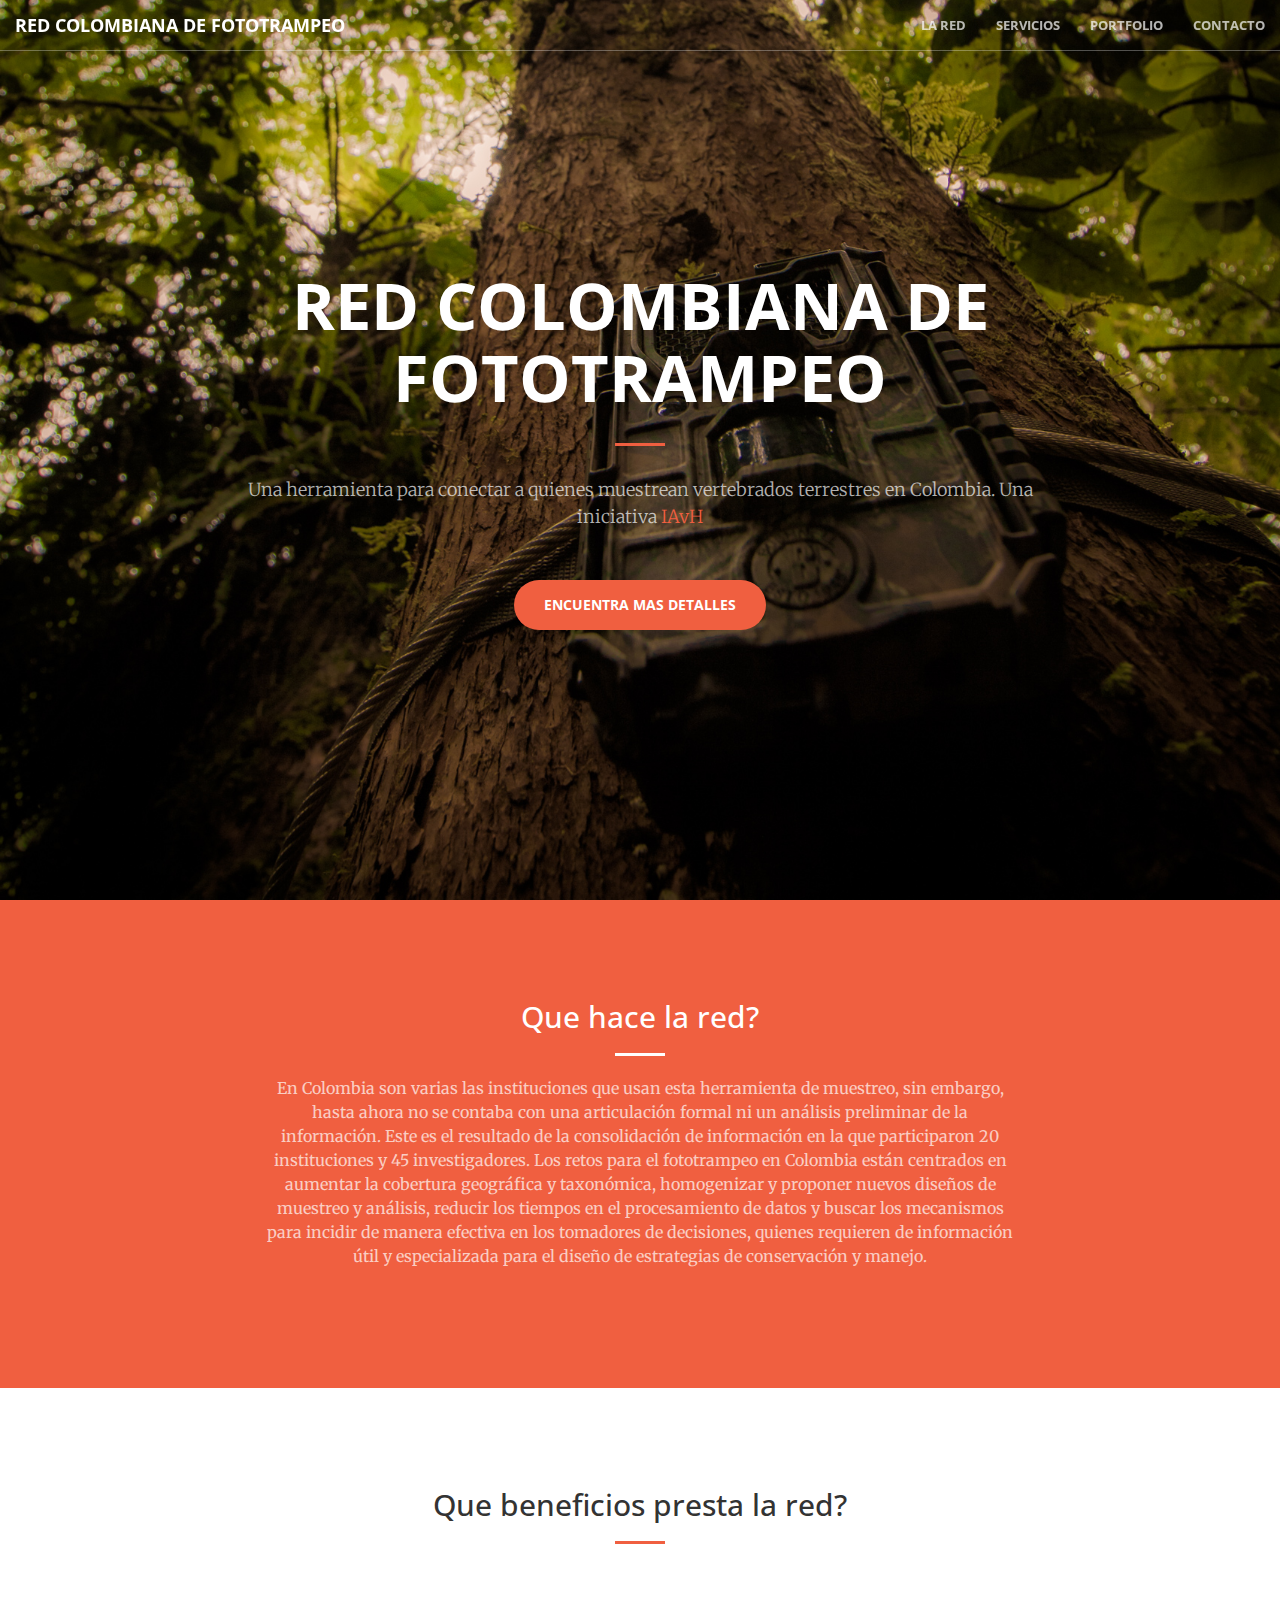
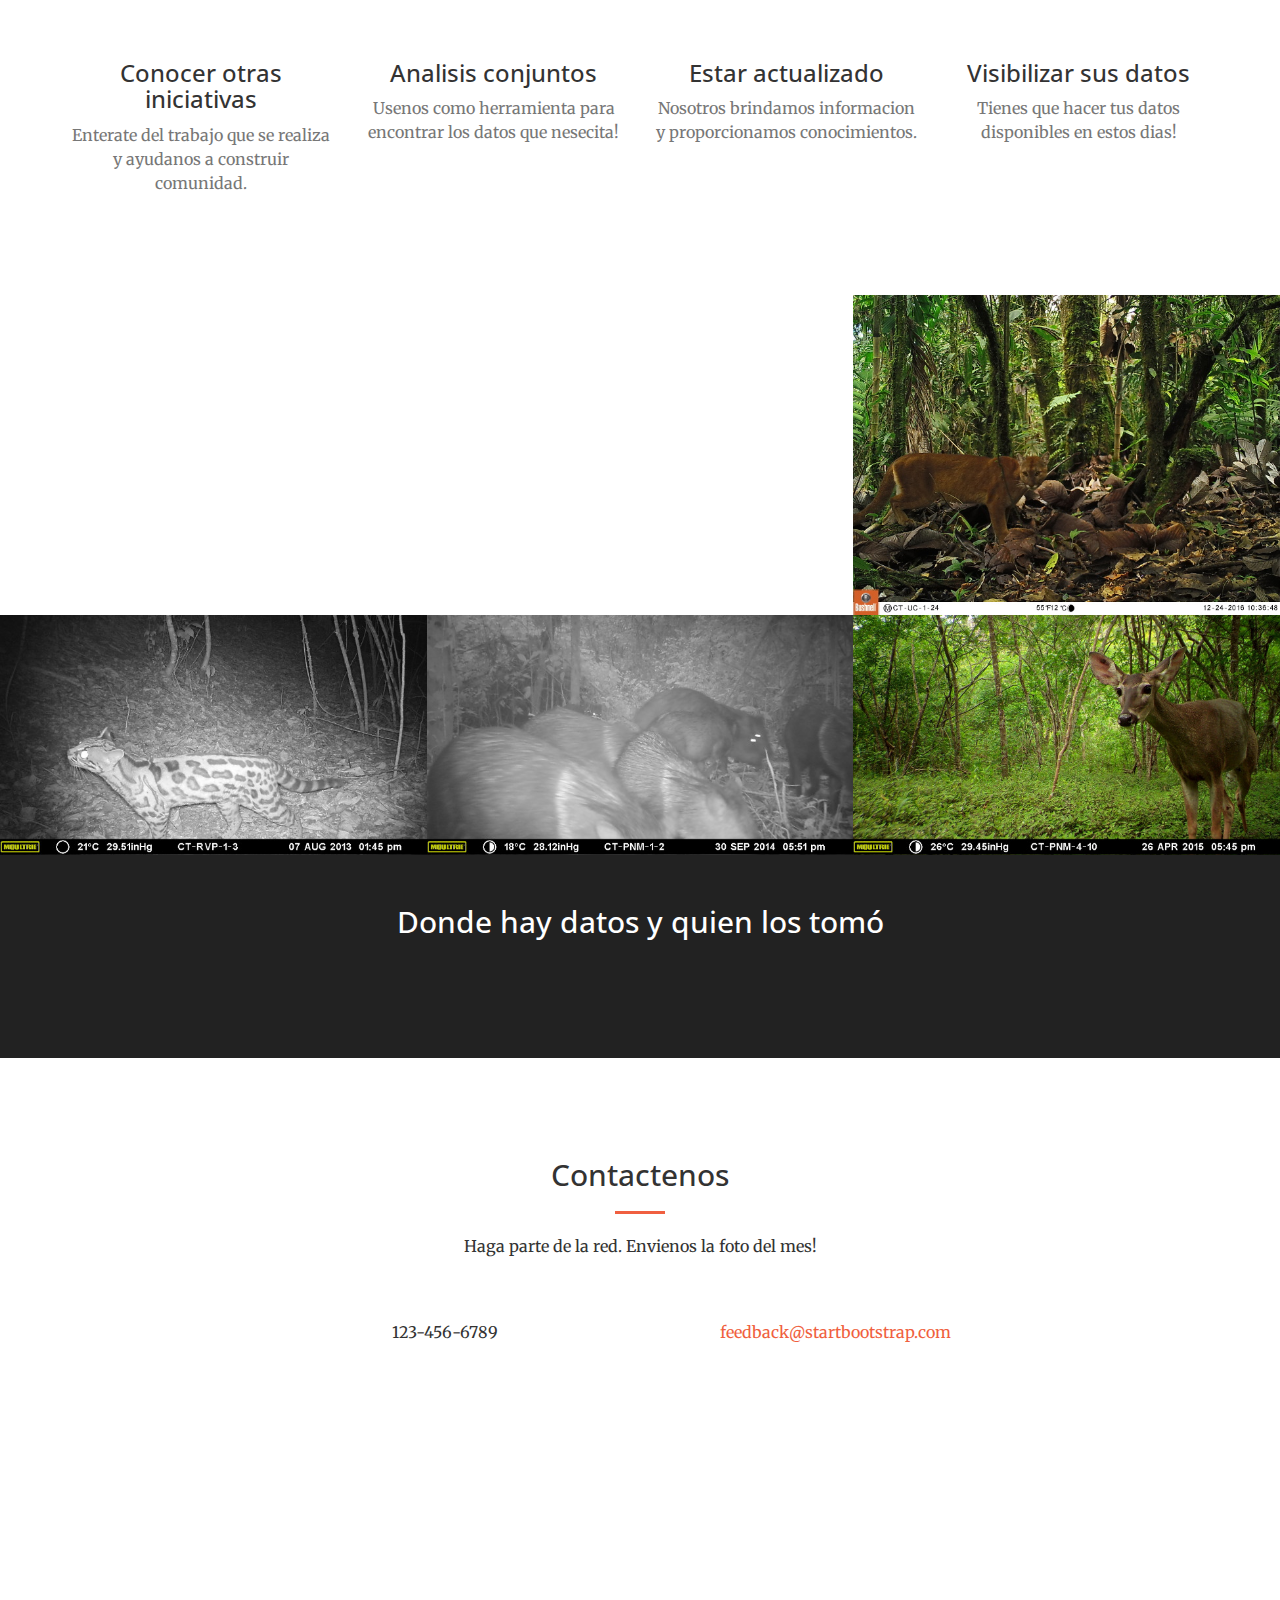
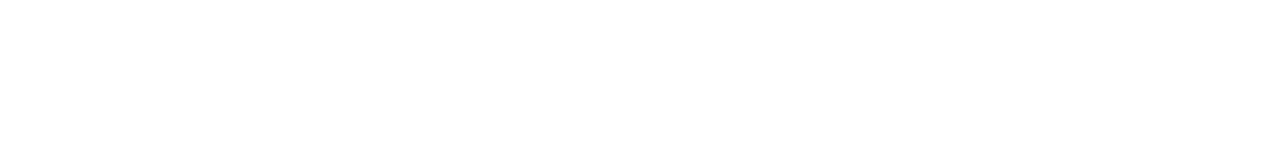
==== public/index.html @ 5af8b234 "add public" ====
<!DOCTYPE html>
<html lang="es-co">
    <head>
        <meta charset="utf-8">
<meta http-equiv="X-UA-Compatible" content="IE=edge">
<meta name="viewport" content="width=device-width, initial-scale=1">
<meta name="author" content="Diego J. Lizcano">
<meta name="description" content="Red Colombiana de Fototrampeo, camera trap, trampa camara">
<meta name="generator" content="Hugo 0.27.1" />
<title>Red Colombiana de Fototrampeo</title>

<!-- Favicon -->
<link rel="shortcut icon" href="/favicon.ico">
<!-- Bootstrap Core CSS -->
<link rel="stylesheet" href="/css/bootstrap.min.css" type="text/css">
<!-- Custom Fonts -->
<link href='//fonts.googleapis.com/css?family=Open+Sans:300italic,400italic,600italic,700italic,800italic,400,300,600,700,800' rel='stylesheet' type='text/css'>
<link href='//fonts.googleapis.com/css?family=Merriweather:400,300,300italic,400italic,700,700italic,900,900italic' rel='stylesheet' type='text/css'>
<link rel="stylesheet" href="/font-awesome/css/font-awesome.min.css" type="text/css">
<!-- Plugin CSS -->
<link rel="stylesheet" href="/css/animate.min.css" type="text/css">
<!-- Custom CSS -->
<link rel="stylesheet" href="/css/creative.css" type="text/css">
<link rel="stylesheet" href="/css/modals.css" type="text/css">

<!-- HTML5 Shim and Respond.js IE8 support of HTML5 elements and media queries -->
<!-- WARNING: Respond.js doesn't work if you view the page via file:// -->
<!--[if lt IE 9]>
        <script src="https://oss.maxcdn.com/libs/html5shiv/3.7.0/html5shiv.js"></script>
        <script src="https://oss.maxcdn.com/libs/respond.js/1.4.2/respond.min.js"></script>
<![endif]-->

    </head>
    <body id="page-top">
        
            <!-- NAVIGATION -->
<nav id="mainNav" class="navbar navbar-default navbar-fixed-top">
    <div class="container-fluid">
        <!-- Brand and toggle get grouped for better mobile display -->
        <div class="navbar-header">
            <button type="button" class="navbar-toggle collapsed" data-toggle="collapse" data-target="#bs-example-navbar-collapse-1">
                <span class="sr-only">Toggle navigation</span>
                <span class="icon-bar"></span>
                <span class="icon-bar"></span>
                <span class="icon-bar"></span>
            </button>
            
                <a class="navbar-brand page-scroll" href="#page-top">Red Colombiana de Fototrampeo</a>
            
        </div>
        <!-- Collect the nav links, forms, and other content for toggling -->
        <div class="collapse navbar-collapse" id="bs-example-navbar-collapse-1">
            <ul class="nav navbar-nav navbar-right">
                
                    <li>
                        <a class="page-scroll" href="#about">La Red</a>
                    </li>
                
                
                    <li>
                        <a class="page-scroll" href="#services">Servicios</a>
                    </li>
                
                
                    <li>
                        <a class="page-scroll" href="#portfolio">Portfolio</a>
                    </li>
                
                
                
                    <li>
                        <a class="page-scroll" href="#contact">Contacto</a>
                    </li>
                
            </ul>
        </div>
        <!-- /.navbar-collapse -->
    </div>
    <!-- /.container-fluid -->
</nav>

        

        
            <!-- HEADER -->
<header>
    <div class="header-content">
        <div class="header-content-inner">
            
                <h1>Red Colombiana de Fototrampeo</h1>
            
            
                <hr>
            
            
                <p>Una herramienta para conectar a quienes muestrean vertebrados terrestres en Colombia. Una iniciativa <a href="http://reporte.humboldt.org.co/biodiversidad/2016/cap1/104/">IAvH</a></p>
            
            
                <a href="#about" class="btn btn-primary btn-xl page-scroll">Encuentra mas detalles</a>
            
        </div>
    </div>
</header>

        

        
            <!-- ABOUT -->
<section class="bg-primary" id="about">
    <div class="container">
        <div class="row">
            <div class="col-lg-8 col-lg-offset-2 text-center">
                
                    <h2 class="section-heading">Que hace la red?</h2>
                
                
                    <hr class="light">
                
                
                    <p class="text-faded">En Colombia son varias las instituciones que usan esta herramienta de muestreo, sin embargo, hasta ahora no se contaba con una articulación formal ni un análisis preliminar de la información. Este es el resultado de la consolidación de información en la que participaron 20 instituciones y 45 investigadores. Los retos para el fototrampeo en Colombia están centrados en aumentar la cobertura geográfica y taxonómica, homogenizar y proponer nuevos diseños de muestreo y análisis, reducir los tiempos en el procesamiento de datos y buscar los mecanismos para incidir de manera efectiva en los tomadores de decisiones, quienes requieren de información útil y especializada para el diseño de estrategias de conservación y manejo.</p>
                
                
            </div>
        </div>
    </div>
</section>

        

        
            <!-- SERVICES -->
<section id="services">
    
        <div class="container">
            <div class="row">
                <div class="col-lg-12 text-center">
                    <h2 class="section-heading">Que beneficios presta la red?</h2>
                    <hr class="primary">
                </div>
            </div>
        </div>
    
    <div class="container">
        <div class="row">
            
            <div class="col-lg-3 col-md-6 text-center">
                <div class="service-box">
                    <i class="fa fa-4x fa-binoculars wow bounceIn text-primary"></i>
                    <h3>Conocer otras iniciativas</h3>
                    
                        <p class="text-muted">Enterate del trabajo que se realiza y ayudanos a construir comunidad.</p>
                    
                </div>
            </div>
            
            <div class="col-lg-3 col-md-6 text-center">
                <div class="service-box">
                    <i class="fa fa-4x fa-bar-chart wow bounceIn text-primary"></i>
                    <h3>Analisis conjuntos</h3>
                    
                        <p class="text-muted">Usenos como herramienta para encontrar los datos que nesecita!</p>
                    
                </div>
            </div>
            
            <div class="col-lg-3 col-md-6 text-center">
                <div class="service-box">
                    <i class="fa fa-4x fa-newspaper-o wow bounceIn text-primary"></i>
                    <h3>Estar actualizado</h3>
                    
                        <p class="text-muted">Nosotros brindamos informacion y proporcionamos conocimientos.</p>
                    
                </div>
            </div>
            
            <div class="col-lg-3 col-md-6 text-center">
                <div class="service-box">
                    <i class="fa fa-4x fa-database wow bounceIn text-primary"></i>
                    <h3>Visibilizar sus datos</h3>
                    
                        <p class="text-muted">Tienes que hacer tus datos disponibles en estos dias!</p>
                    
                </div>
            </div>
            
        </div>
    </div>
</section>

        

        
            <!-- Portfolio Modals -->

<div class="portfolio-modal modal fade" id="portfolioModal1" tabindex="-1" role="dialog" aria-hidden="true">
    <div class="modal-content">
        <div class="close-modal" data-dismiss="modal">
            <div class="lr">
                <div class="rl">
                </div>
            </div>
        </div>
        <div class="container">
            <div class="row">
                <div class="col-lg-8 col-lg-offset-2">
                    <div class="modal-body">
                        
                            <h2>Puma concolor</h2>
                        
                        
                            <hr class="star-primary">
                        
                        <img src="img/portfolio/1.jpg" class="img-responsive img-centered" alt="">
                        
                            <p>Lorem ipsum dolor sit amet, consectetur adipisicing elit. Vel enim aliquid dicta ullam in repellendus amet perspiciatis adipisci architecto obcaecati sit voluptas ipsam, deleniti neque placeat tenetur cum tempore velit.</p>
                        
                        
                            <ul class="list-inline item-details">
                                
                                    <li>Client: 
                                        <strong><a href="#">Proyecto Mountain tapir</a></strong>
                                    </li>
                                
                                
                                    <li>Date: 
                                        <strong><a href="#">2017-01-01</a></strong>
                                    </li>
                                
                                
                                    <li>Category: 
                                        <strong><a href="#">Puma</a></strong>
                                    </li>
                                
                            </ul>
                        
                        
                            <button type="button" class="btn btn-default" data-dismiss="modal"><i class="fa fa-times"></i>Close</button>
                        
                    </div>
                </div>
            </div>
        </div>
    </div>
</div>

<div class="portfolio-modal modal fade" id="portfolioModal2" tabindex="-1" role="dialog" aria-hidden="true">
    <div class="modal-content">
        <div class="close-modal" data-dismiss="modal">
            <div class="lr">
                <div class="rl">
                </div>
            </div>
        </div>
        <div class="container">
            <div class="row">
                <div class="col-lg-8 col-lg-offset-2">
                    <div class="modal-body">
                        
                            <h2>Tapirus pinchaque</h2>
                        
                        
                            <hr class="star-primary">
                        
                        <img src="img/portfolio/2.jpg" class="img-responsive img-centered" alt="">
                        
                            <p>Lorem ipsum dolor sit amet, consectetur adipisicing elit. Vel enim aliquid dicta ullam in repellendus amet perspiciatis adipisci architecto obcaecati sit voluptas ipsam, deleniti neque placeat tenetur cum tempore velit.</p>
                        
                        
                            <ul class="list-inline item-details">
                                
                                    <li>Client: 
                                        <strong><a href="#">Proyecto Mountain Tapir</a></strong>
                                    </li>
                                
                                
                                    <li>Date: 
                                        <strong><a href="#">2014-21-01</a></strong>
                                    </li>
                                
                                
                                    <li>Category: 
                                        <strong><a href="#">Danta</a></strong>
                                    </li>
                                
                            </ul>
                        
                        
                            <button type="button" class="btn btn-default" data-dismiss="modal"><i class="fa fa-times"></i>Close</button>
                        
                    </div>
                </div>
            </div>
        </div>
    </div>
</div>

<div class="portfolio-modal modal fade" id="portfolioModal3" tabindex="-1" role="dialog" aria-hidden="true">
    <div class="modal-content">
        <div class="close-modal" data-dismiss="modal">
            <div class="lr">
                <div class="rl">
                </div>
            </div>
        </div>
        <div class="container">
            <div class="row">
                <div class="col-lg-8 col-lg-offset-2">
                    <div class="modal-body">
                        
                            <h2>Puma concolor</h2>
                        
                        
                            <hr class="star-primary">
                        
                        <img src="img/portfolio/3.jpg" class="img-responsive img-centered" alt="">
                        
                            <p>Lorem ipsum dolor sit amet, consectetur adipisicing elit. Vel enim aliquid dicta ullam in repellendus amet perspiciatis adipisci architecto obcaecati sit voluptas ipsam, deleniti neque placeat tenetur cum tempore velit.</p>
                        
                        
                            <ul class="list-inline item-details">
                                
                                    <li>Client: 
                                        <strong><a href="#">Proyecto Mountain tapir</a></strong>
                                    </li>
                                
                                
                                    <li>Date: 
                                        <strong><a href="#">2016-12-24</a></strong>
                                    </li>
                                
                                
                                    <li>Category: 
                                        <strong><a href="#">Puma</a></strong>
                                    </li>
                                
                            </ul>
                        
                        
                            <button type="button" class="btn btn-default" data-dismiss="modal"><i class="fa fa-times"></i>Close</button>
                        
                    </div>
                </div>
            </div>
        </div>
    </div>
</div>

<div class="portfolio-modal modal fade" id="portfolioModal5" tabindex="-1" role="dialog" aria-hidden="true">
    <div class="modal-content">
        <div class="close-modal" data-dismiss="modal">
            <div class="lr">
                <div class="rl">
                </div>
            </div>
        </div>
        <div class="container">
            <div class="row">
                <div class="col-lg-8 col-lg-offset-2">
                    <div class="modal-body">
                        
                            <h2>Project 5</h2>
                        
                        
                            <hr class="star-primary">
                        
                        <img src="img/portfolio/5.jpg" class="img-responsive img-centered" alt="">
                        
                            <p>Lorem ipsum dolor sit amet, consectetur adipisicing elit. Vel enim aliquid dicta ullam in repellendus amet perspiciatis adipisci architecto obcaecati sit voluptas ipsam, deleniti neque placeat tenetur cum tempore velit.</p>
                        
                        
                            <ul class="list-inline item-details">
                                
                                    <li>Client: 
                                        <strong><a href="#">Start Bootstrap</a></strong>
                                    </li>
                                
                                
                                    <li>Date: 
                                        <strong><a href="#">2014-07-08</a></strong>
                                    </li>
                                
                                
                                    <li>Category: 
                                        <strong><a href="#">Web Development</a></strong>
                                    </li>
                                
                            </ul>
                        
                        
                            <button type="button" class="btn btn-default" data-dismiss="modal"><i class="fa fa-times"></i>Close</button>
                        
                    </div>
                </div>
            </div>
        </div>
    </div>
</div>

<div class="portfolio-modal modal fade" id="portfolioModal4" tabindex="-1" role="dialog" aria-hidden="true">
    <div class="modal-content">
        <div class="close-modal" data-dismiss="modal">
            <div class="lr">
                <div class="rl">
                </div>
            </div>
        </div>
        <div class="container">
            <div class="row">
                <div class="col-lg-8 col-lg-offset-2">
                    <div class="modal-body">
                        
                            <h2>Pecari tajacu</h2>
                        
                        
                            <hr class="star-primary">
                        
                        <img src="img/portfolio/4.jpg" class="img-responsive img-centered" alt="">
                        
                            <p>Lorem ipsum dolor sit amet, consectetur adipisicing elit. Vel enim aliquid dicta ullam in repellendus amet perspiciatis adipisci architecto obcaecati sit voluptas ipsam, deleniti neque placeat tenetur cum tempore velit.</p>
                        
                        
                            <ul class="list-inline item-details">
                                
                                    <li>Client: 
                                        <strong><a href="#">Proyecto Fauna Manabi</a></strong>
                                    </li>
                                
                                
                                    <li>Date: 
                                        <strong><a href="#">2014-09-30</a></strong>
                                    </li>
                                
                                
                                    <li>Category: 
                                        <strong><a href="#">Pecari de collar</a></strong>
                                    </li>
                                
                            </ul>
                        
                        
                            <button type="button" class="btn btn-default" data-dismiss="modal"><i class="fa fa-times"></i>Close</button>
                        
                    </div>
                </div>
            </div>
        </div>
    </div>
</div>

<div class="portfolio-modal modal fade" id="portfolioModal6" tabindex="-1" role="dialog" aria-hidden="true">
    <div class="modal-content">
        <div class="close-modal" data-dismiss="modal">
            <div class="lr">
                <div class="rl">
                </div>
            </div>
        </div>
        <div class="container">
            <div class="row">
                <div class="col-lg-8 col-lg-offset-2">
                    <div class="modal-body">
                        
                            <h2>odocoileus virginianus</h2>
                        
                        
                            <hr class="star-primary">
                        
                        <img src="img/portfolio/6.jpg" class="img-responsive img-centered" alt="">
                        
                            <p>Lorem ipsum dolor sit amet, consectetur adipisicing elit. Vel enim aliquid dicta ullam in repellendus amet perspiciatis adipisci architecto obcaecati sit voluptas ipsam, deleniti neque placeat tenetur cum tempore velit.</p>
                        
                        
                            <ul class="list-inline item-details">
                                
                                    <li>Client: 
                                        <strong><a href="#">Proyecto Fauna Manabi</a></strong>
                                    </li>
                                
                                
                                    <li>Date: 
                                        <strong><a href="#">2015-04-26</a></strong>
                                    </li>
                                
                                
                                    <li>Category: 
                                        <strong><a href="#">Venado Cola Blanca</a></strong>
                                    </li>
                                
                            </ul>
                        
                        
                            <button type="button" class="btn btn-default" data-dismiss="modal"><i class="fa fa-times"></i>Close</button>
                        
                    </div>
                </div>
            </div>
        </div>
    </div>
</div>


        

        
            <section class="no-padding" id="portfolio">
    <div class="container-fluid">
        <div class="row no-gutter">
            
                <div class="col-lg-4 col-sm-6">
                    <a href="#portfolioModal1" class="portfolio-box portfolio-link" data-toggle="modal">
                        <img src="img/portfolio/1.jpg" class="img-responsive" alt="">
                        
                            <div class="portfolio-box-caption">
                                <div class="portfolio-box-caption-content">
                                    
                                        <div class="project-category text-faded">
                                            Puma
                                        </div>
                                    
                                    
                                        <div class="project-name">
                                            Puma concolor
                                        </div>
                                    
                                </div>
                            </div>
                        
                    </a>
                </div>
            
                <div class="col-lg-4 col-sm-6">
                    <a href="#portfolioModal2" class="portfolio-box portfolio-link" data-toggle="modal">
                        <img src="img/portfolio/2.jpg" class="img-responsive" alt="">
                        
                            <div class="portfolio-box-caption">
                                <div class="portfolio-box-caption-content">
                                    
                                        <div class="project-category text-faded">
                                            Danta
                                        </div>
                                    
                                    
                                        <div class="project-name">
                                            Tapirus pinchaque
                                        </div>
                                    
                                </div>
                            </div>
                        
                    </a>
                </div>
            
                <div class="col-lg-4 col-sm-6">
                    <a href="#portfolioModal3" class="portfolio-box portfolio-link" data-toggle="modal">
                        <img src="img/portfolio/3.jpg" class="img-responsive" alt="">
                        
                            <div class="portfolio-box-caption">
                                <div class="portfolio-box-caption-content">
                                    
                                        <div class="project-category text-faded">
                                            Puma
                                        </div>
                                    
                                    
                                        <div class="project-name">
                                            Puma concolor
                                        </div>
                                    
                                </div>
                            </div>
                        
                    </a>
                </div>
            
                <div class="col-lg-4 col-sm-6">
                    <a href="#portfolioModal5" class="portfolio-box portfolio-link" data-toggle="modal">
                        <img src="img/portfolio/5.jpg" class="img-responsive" alt="">
                        
                            <div class="portfolio-box-caption">
                                <div class="portfolio-box-caption-content">
                                    
                                        <div class="project-category text-faded">
                                            Web Development
                                        </div>
                                    
                                    
                                        <div class="project-name">
                                            Project 5
                                        </div>
                                    
                                </div>
                            </div>
                        
                    </a>
                </div>
            
                <div class="col-lg-4 col-sm-6">
                    <a href="#portfolioModal4" class="portfolio-box portfolio-link" data-toggle="modal">
                        <img src="img/portfolio/4.jpg" class="img-responsive" alt="">
                        
                            <div class="portfolio-box-caption">
                                <div class="portfolio-box-caption-content">
                                    
                                        <div class="project-category text-faded">
                                            Pecari de collar
                                        </div>
                                    
                                    
                                        <div class="project-name">
                                            Pecari tajacu
                                        </div>
                                    
                                </div>
                            </div>
                        
                    </a>
                </div>
            
                <div class="col-lg-4 col-sm-6">
                    <a href="#portfolioModal6" class="portfolio-box portfolio-link" data-toggle="modal">
                        <img src="img/portfolio/6.jpg" class="img-responsive" alt="">
                        
                            <div class="portfolio-box-caption">
                                <div class="portfolio-box-caption-content">
                                    
                                        <div class="project-category text-faded">
                                            Venado Cola Blanca
                                        </div>
                                    
                                    
                                        <div class="project-name">
                                            odocoileus virginianus
                                        </div>
                                    
                                </div>
                            </div>
                        
                    </a>
                </div>
            
        </div>
    </div>
</section>

        

        
            <!-- ASIDE -->
<aside class="bg-dark">
    <div class="container text-center">
        <div class="call-to-action">
            <h2>Donde hay datos y quien los tomó</h2>
            
                <a href="https://d-lizcano.carto.com/builder/45297e9a-ca19-4515-937a-c938bd145900/embed" class="btn btn-default btn-xl wow tada">Ver el Mapa de proyectos</a>
            
        </div>
    </div>
</aside>

        

        
            <!-- CONTACT -->
<section id="contact">
    <div class="container">
        <div class="row">
            <div class="col-lg-8 col-lg-offset-2 text-center">
                
                    <h2 class="section-heading">Contactenos</h2>
                
                
                    <hr class="primary">
                
                
                    <p>Haga parte de la red. Envienos la foto del mes!</p>
                
            </div>
            
                <div class="
                
                    col-lg-4
                
                col-lg-offset-2 text-center">
                    <i class="fa fa-phone fa-3x wow bounceIn"></i>
                    <p>123-456-6789</p>
                </div>
            
            
                <div class="
                
                    col-lg-4
                
                 text-center">
                    <i class="fa fa-envelope-o fa-3x wow bounceIn" data-wow-delay=".1s"></i>
                    <p><a href="mailto:feedback@startbootstrap.com">feedback@startbootstrap.com</a></p>
                </div>
            
        </div>
    </div>
</section>

        

        
            

<section id="location" class="no-padding">
    <div class="hidden">
        <input id="gmap-lat" value="4.6452802" />
        <input id="gmap-lng" value="-74.0542595" />
    </div>
    <a href="https://www.google.com/maps?z=16&q=4.6452802,-74.0542595&ll=4.6452802,-74.0542595">
        <div id="map">
            &nbsp;
        </div>
    </a>
</section>


        

        <!-- jQuery -->
<script src="/js/jquery.js"></script>
<!-- Bootstrap Core JavaScript -->
<script src="/js/bootstrap.min.js"></script>
<!-- Plugin JavaScript -->
<script src="/js/jquery.easing.min.js"></script>
<script src="/js/jquery.fittext.js"></script>
<script src="/js/wow.min.js"></script>

<script src="//maps.googleapis.com/maps/api/js?key=&v=3.exp"></script>
<script src="/js/hpneo.gmaps.js"></script>
<script src="/js/gmaps.init.js"></script>

<!-- Custom Theme JavaScript -->
<script src="/js/creative.js"></script>


        
    </body>
</html>
---- css/creative.css ----
/*!
 * Start Bootstrap - Creative Bootstrap Theme (http://startbootstrap.com)
 * Code licensed under the Apache License v2.0.
 * For details, see http://www.apache.org/licenses/LICENSE-2.0.
 */

html,
body {
    width: 100%;
    height: 100%;
}

body {
    font-family: Merriweather,'Helvetica Neue',Arial,sans-serif;
}

hr {
    max-width: 50px;
    border-color: #f05f40;
    border-width: 3px;
}

hr.light {
    border-color: #fff;
}

a {
    color: #f05f40;
    -webkit-transition: all .35s;
    -moz-transition: all .35s;
    transition: all .35s;
}

a:hover,
a:focus {
    color: #eb3812;
}

#about a {
    color: rgba(52, 52, 52, .7);
}

#about a:hover,
#about a:focus {
    color: rgb(52, 52, 52);
}

h1,
h2,
h3,
h4,
h5,
h6 {
    font-family: 'Open Sans','Helvetica Neue',Arial,sans-serif;
}

p {
    margin-bottom: 20px;
    font-size: 16px;
    line-height: 1.5;
}

.bg-primary {
    background-color: #f05f40;
}

.bg-dark {
    color: #fff;
    background-color: #222;
}

.text-faded {
    color: rgba(255,255,255,.7);
}

section {
    padding: 100px 0;
}

aside {
    padding: 50px 0;
}

.no-padding {
    padding: 0;
}

.navbar-default {
    border-color: rgba(34,34,34,.05);
    font-family: 'Open Sans','Helvetica Neue',Arial,sans-serif;
    background-color: #fff;
    -webkit-transition: all .35s;
    -moz-transition: all .35s;
    transition: all .35s;
}

.navbar-default .navbar-header .navbar-brand {
    text-transform: uppercase;
    font-family: 'Open Sans','Helvetica Neue',Arial,sans-serif;
    font-weight: 700;
    color: #f05f40;
}

.navbar-default .navbar-header .navbar-brand:hover,
.navbar-default .navbar-header .navbar-brand:focus {
    color: #eb3812;
}

.navbar-default .nav > li>a,
.navbar-default .nav>li>a:focus {
    text-transform: uppercase;
    font-size: 13px;
    font-weight: 700;
    color: #222;
}

.navbar-default .nav > li>a:hover,
.navbar-default .nav>li>a:focus:hover {
    color: #f05f40;
}

.navbar-default .nav > li.active>a,
.navbar-default .nav>li.active>a:focus {
    color: #f05f40!important;
    background-color: transparent;
}

.navbar-default .nav > li.active>a:hover,
.navbar-default .nav>li.active>a:focus:hover {
    background-color: transparent;
}

@media(min-width:768px) {
    .navbar-default {
        border-color: rgba(255,255,255,.3);
        background-color: transparent;
    }

    .navbar-default .navbar-header .navbar-brand {
        color: rgba(255,255,255,.7);
    }

    .navbar-default .navbar-header .navbar-brand:hover,
    .navbar-default .navbar-header .navbar-brand:focus {
        color: #fff;
    }

    .navbar-default .nav > li>a,
    .navbar-default .nav>li>a:focus {
        color: rgba(255,255,255,.7);
    }

    .navbar-default .nav > li>a:hover,
    .navbar-default .nav>li>a:focus:hover {
        color: #fff;
    }

    .navbar-default.affix {
        border-color: rgba(34,34,34,.05);
        background-color: #fff;
    }

    .navbar-default.affix .navbar-header .navbar-brand {
        font-size: 14px;
        color: #f05f40;
    }

    .navbar-default.affix .navbar-header .navbar-brand:hover,
    .navbar-default.affix .navbar-header .navbar-brand:focus {
        color: #eb3812;
    }

    .navbar-default.affix .nav > li>a,
    .navbar-default.affix .nav>li>a:focus {
        color: #222;
    }

    .navbar-default.affix .nav > li>a:hover,
    .navbar-default.affix .nav>li>a:focus:hover {
        color: #f05f40;
    }
}

header {
    position: relative;
    width: 100%;
    min-height: auto;
    text-align: center;
    color: #fff;
    background-image: url(../img/header.jpg);
    background-position: center;
    -webkit-background-size: cover;
    -moz-background-size: cover;
    background-size: cover;
    -o-background-size: cover;
}

header .header-content {
    position: relative;
    width: 100%;
    padding: 100px 15px;
    text-align: center;
}

header .header-content .header-content-inner h1 {
    margin-top: 0;
    margin-bottom: 0;
    text-transform: uppercase;
    font-weight: 700;
}

header .header-content .header-content-inner hr {
    margin: 30px auto;
}

header .header-content .header-content-inner p {
    margin-bottom: 50px;
    font-size: 16px;
    font-weight: 300;
    color: rgba(255,255,255,.7);
}

@media(min-width:768px) {
    header {
        min-height: 100%;
    }

    header .header-content {
        position: absolute;
        top: 50%;
        padding: 0 50px;
        -webkit-transform: translateY(-50%);
        -ms-transform: translateY(-50%);
        transform: translateY(-50%);
    }

    header .header-content .header-content-inner {
        margin-right: auto;
        margin-left: auto;
        max-width: 1000px;
    }

    header .header-content .header-content-inner p {
        margin-right: auto;
        margin-left: auto;
        max-width: 80%;
        font-size: 18px;
    }
}

.section-heading {
    margin-top: 0;
}

.service-box {
    margin: 50px auto 0;
    max-width: 400px;
}

@media(min-width:992px) {
    .service-box {
        margin: 20px auto 0;
    }
}

.service-box p {
    margin-bottom: 0;
}

.portfolio-box {
    display: block;
    position: relative;
    margin: 0 auto;
    max-width: 650px;
}

.portfolio-box .portfolio-box-caption {
    display: block;
    position: absolute;
    bottom: 0;
    width: 100%;
    height: 100%;
    text-align: center;
    color: #fff;
    opacity: 0;
    background: rgba(240,95,64,.9);
    -webkit-transition: all .35s;
    -moz-transition: all .35s;
    transition: all .35s;
}

.portfolio-box .portfolio-box-caption .portfolio-box-caption-content {
    position: absolute;
    top: 50%;
    width: 100%;
    text-align: center;
    transform: translateY(-50%);
}

.portfolio-box .portfolio-box-caption .portfolio-box-caption-content .project-category,
.portfolio-box .portfolio-box-caption .portfolio-box-caption-content .project-name {
    padding: 0 15px;
    font-family: 'Open Sans','Helvetica Neue',Arial,sans-serif;
}

.portfolio-box .portfolio-box-caption .portfolio-box-caption-content .project-category {
    text-transform: uppercase;
    font-size: 14px;
    font-weight: 600;
}

.portfolio-box .portfolio-box-caption .portfolio-box-caption-content .project-name {
    font-size: 18px;
}

.portfolio-box:hover .portfolio-box-caption {
    opacity: 1;
}

@media(min-width:768px) {
    .portfolio-box .portfolio-box-caption .portfolio-box-caption-content .project-category {
        font-size: 16px;
    }

    .portfolio-box .portfolio-box-caption .portfolio-box-caption-content .project-name {
        font-size: 22px;
    }
}

.call-to-action h2 {
    margin: 0 auto 20px;
}

.text-primary {
    color: #f05f40;
}

.no-gutter > [class*=col-] {
    padding-right: 0;
    padding-left: 0;
}

.btn-default {
    border-color: #fff;
    color: #222;
    background-color: #fff;
    -webkit-transition: all .35s;
    -moz-transition: all .35s;
    transition: all .35s;
}

.btn-default:hover,
.btn-default:focus,
.btn-default.focus,
.btn-default:active,
.btn-default.active,
.open > .dropdown-toggle.btn-default {
    border-color: #ededed;
    color: #222;
    background-color: #f2f2f2;
}

.btn-default:active,
.btn-default.active,
.open > .dropdown-toggle.btn-default {
    background-image: none;
}

.btn-default.disabled,
.btn-default[disabled],
fieldset[disabled] .btn-default,
.btn-default.disabled:hover,
.btn-default[disabled]:hover,
fieldset[disabled] .btn-default:hover,
.btn-default.disabled:focus,
.btn-default[disabled]:focus,
fieldset[disabled] .btn-default:focus,
.btn-default.disabled.focus,
.btn-default[disabled].focus,
fieldset[disabled] .btn-default.focus,
.btn-default.disabled:active,
.btn-default[disabled]:active,
fieldset[disabled] .btn-default:active,
.btn-default.disabled.active,
.btn-default[disabled].active,
fieldset[disabled] .btn-default.active {
    border-color: #fff;
    background-color: #fff;
}

.btn-default .badge {
    color: #fff;
    background-color: #222;
}

.btn-primary {
    border-color: #f05f40;
    color: #fff;
    background-color: #f05f40;
    -webkit-transition: all .35s;
    -moz-transition: all .35s;
    transition: all .35s;
}

.btn-primary:hover,
.btn-primary:focus,
.btn-primary.focus,
.btn-primary:active,
.btn-primary.active,
.open > .dropdown-toggle.btn-primary {
    border-color: #ed431f;
    color: #fff;
    background-color: #ee4b28;
}

.btn-primary:active,
.btn-primary.active,
.open > .dropdown-toggle.btn-primary {
    background-image: none;
}

.btn-primary.disabled,
.btn-primary[disabled],
fieldset[disabled] .btn-primary,
.btn-primary.disabled:hover,
.btn-primary[disabled]:hover,
fieldset[disabled] .btn-primary:hover,
.btn-primary.disabled:focus,
.btn-primary[disabled]:focus,
fieldset[disabled] .btn-primary:focus,
.btn-primary.disabled.focus,
.btn-primary[disabled].focus,
fieldset[disabled] .btn-primary.focus,
.btn-primary.disabled:active,
.btn-primary[disabled]:active,
fieldset[disabled] .btn-primary:active,
.btn-primary.disabled.active,
.btn-primary[disabled].active,
fieldset[disabled] .btn-primary.active {
    border-color: #f05f40;
    background-color: #f05f40;
}

.btn-primary .badge {
    color: #f05f40;
    background-color: #fff;
}

.btn {
    border: 0;
    border-radius: 300px;
    text-transform: uppercase;
    font-family: 'Open Sans','Helvetica Neue',Arial,sans-serif;
    font-weight: 700;
}

.btn-xl {
    padding: 15px 30px;
}

::-moz-selection {
    text-shadow: none;
    color: #fff;
    background: #222;
}

::selection {
    text-shadow: none;
    color: #fff;
    background: #222;
}

img::selection {
    color: #fff;
    background: 0 0;
}

img::-moz-selection {
    color: #fff;
    background: 0 0;
}

body {
    webkit-tap-highlight-color: #222;
}

#map {
    height: 300px;
    overflow: visible;
    position: relative;
}
---- css/modals.css ----
/*!
 * The code below adds the modal functionality of the Freelancer Bootstrap Theme
 * and was originally part of this theme.
 *
 *
 * Start Bootstrap - Freelancer Bootstrap Theme (http://startbootstrap.com)
 * Code licensed under the Apache License v2.0.
 * For details, see http://www.apache.org/licenses/LICENSE-2.0.
 */

body {
    overflow-x: hidden;
}

.img-centered {
    margin: 0 auto;
}

.portfolio-modal .modal-content {
    padding: 100px 0;
    min-height: 100%;
    border: 0;
    border-radius: 0;
    text-align: center;
    background-clip: border-box;
    -webkit-box-shadow: none;
    box-shadow: none;
}

.portfolio-modal .modal-content h2 {
    margin: 0;
    font-size: 3em;
}

.portfolio-modal .modal-content img {
    margin-bottom: 30px;
}

.portfolio-modal .modal-content .item-details {
    margin: 30px 0;
}

.portfolio-modal .close-modal {
    position: absolute;
    top: 25px;
    right: 25px;
    width: 75px;
    height: 75px;
    background-color: transparent;
    cursor: pointer;
}

.portfolio-modal .close-modal:hover {
    opacity: .3;
}

.portfolio-modal .close-modal .lr {
    z-index: 1051;
    width: 1px;
    height: 75px;
    margin-left: 35px;
    background-color: #2c3e50;
    -webkit-transform: rotate(45deg);
    -ms-transform: rotate(45deg);
    transform: rotate(45deg);
}

.portfolio-modal .close-modal .lr .rl {
    z-index: 1052;
    width: 1px;
    height: 75px;
    background-color: #2c3e50;
    -webkit-transform: rotate(90deg);
    -ms-transform: rotate(90deg);
    transform: rotate(90deg);
}

.portfolio-modal .modal-backdrop {
    display: none;
    opacity: 0;
}
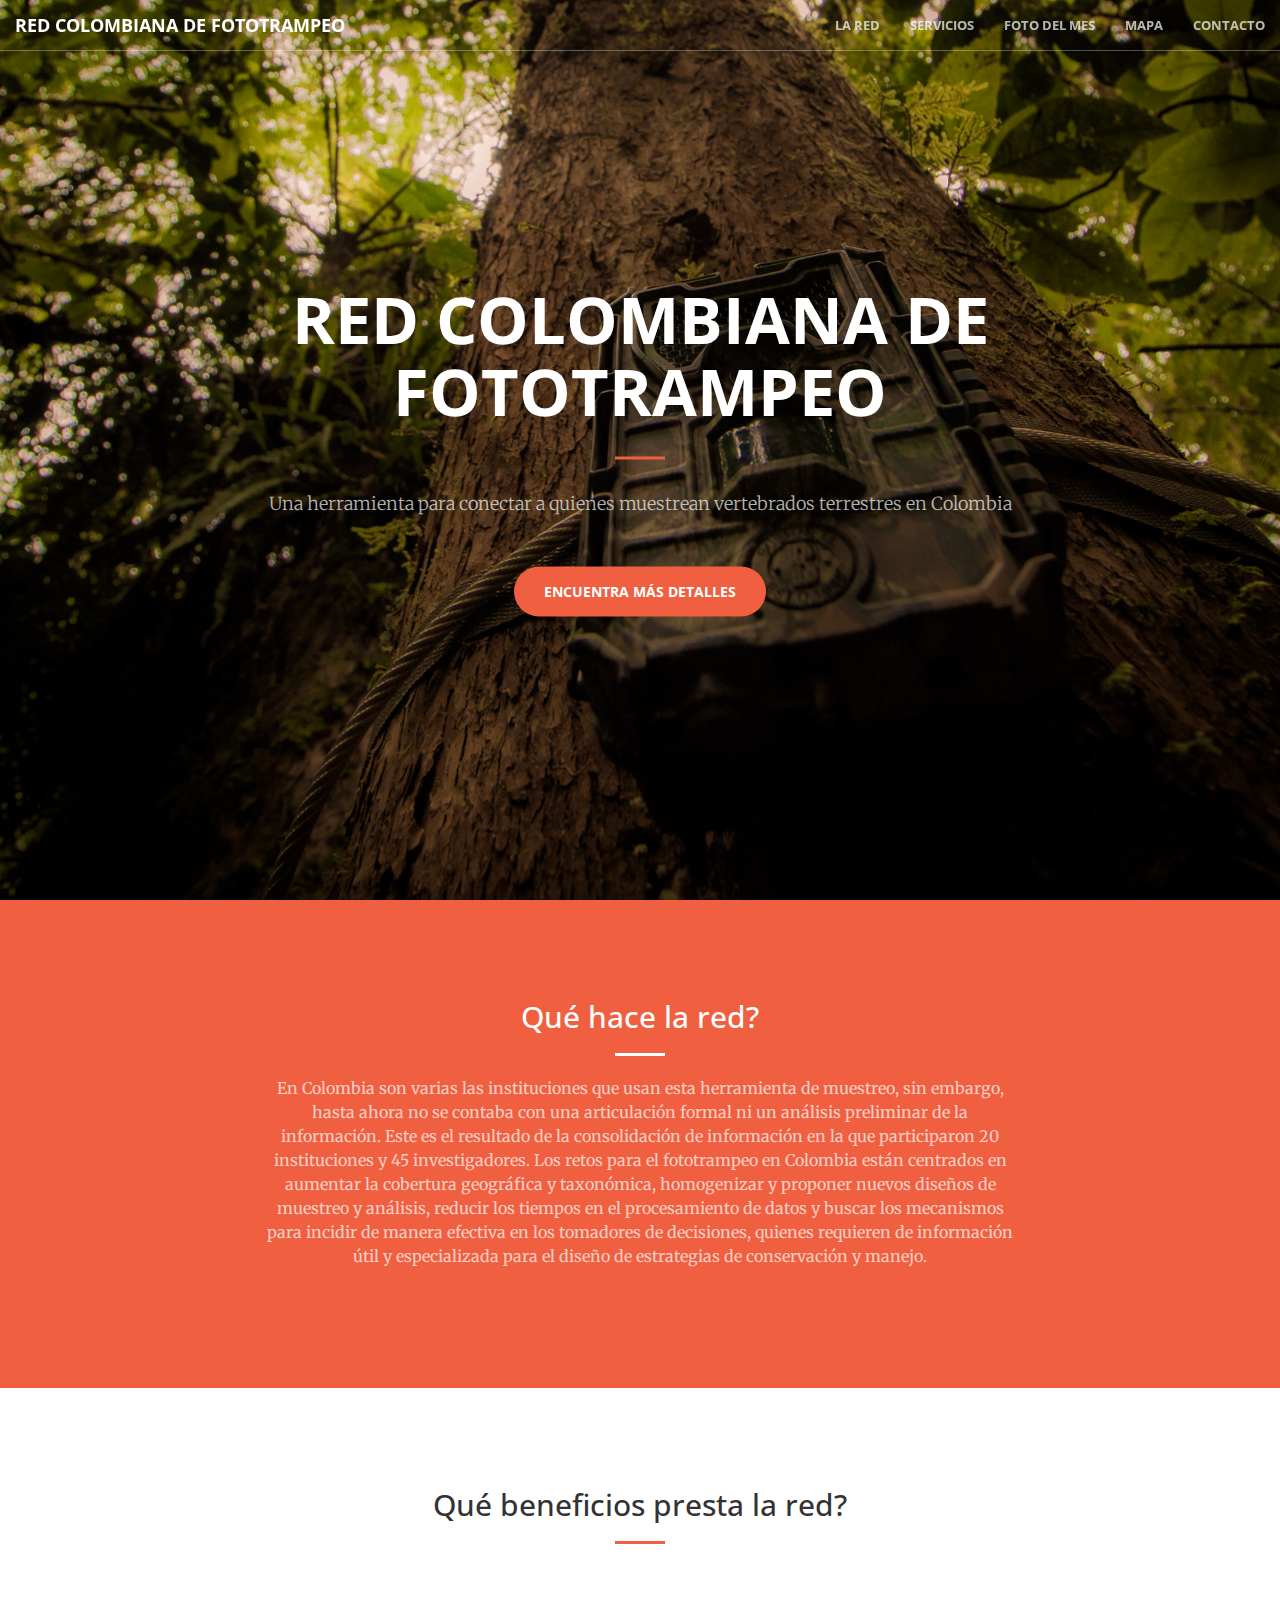
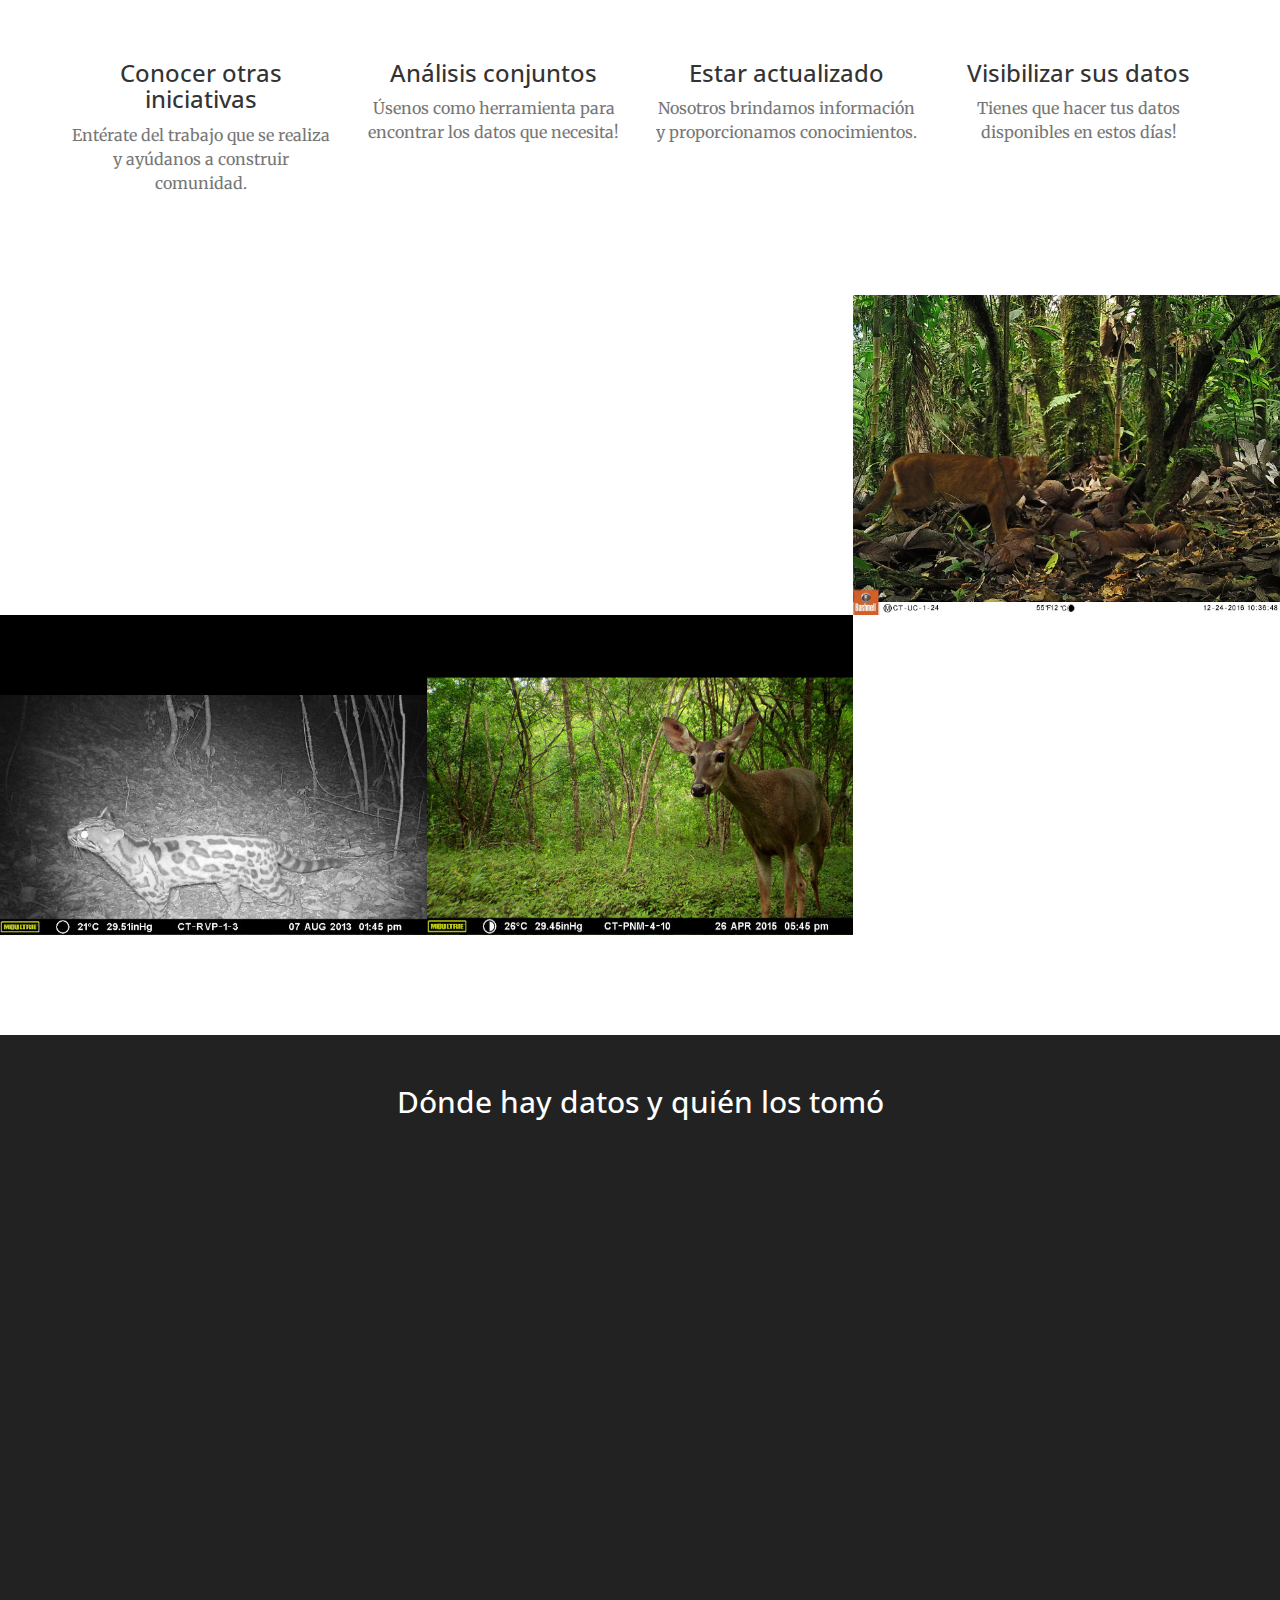
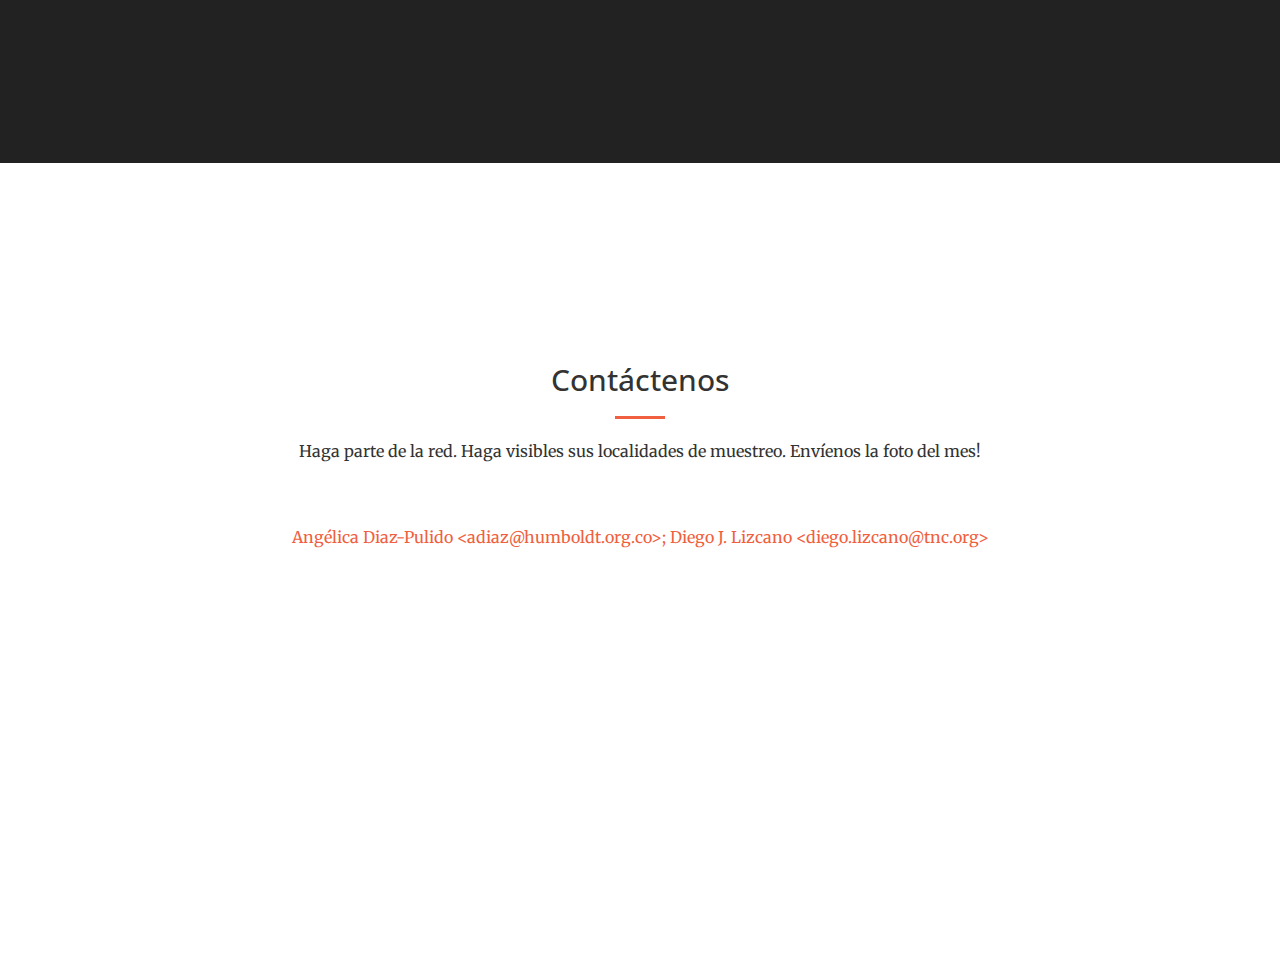
==== commit cd95e65d: "webupdate" ====
--- a/public/index.html
+++ b/public/index.html
@@ -63,7 +63,12 @@
                 
                 
                     <li>
-                        <a class="page-scroll" href="#portfolio">Portfolio</a>
+                        <a class="page-scroll" href="#portfolio">Foto del Mes</a>
+                    </li>
+                
+                
+                    <li>
+                        <a class="page-scroll" href="#aside">Mapa</a>
                     </li>
                 
                 
@@ -93,10 +98,10 @@
                 <hr>
             
             
-                <p>Una herramienta para conectar a quienes muestrean vertebrados terrestres en Colombia. Una iniciativa <a href="http://reporte.humboldt.org.co/biodiversidad/2016/cap1/104/">IAvH</a></p>
-            
-            
-                <a href="#about" class="btn btn-primary btn-xl page-scroll">Encuentra mas detalles</a>
+                <p>Una herramienta para conectar a quienes muestrean vertebrados terrestres en Colombia</p>
+            
+            
+                <a href="#about" class="btn btn-primary btn-xl page-scroll">Encuentra más detalles</a>
             
         </div>
     </div>
@@ -111,7 +116,7 @@
         <div class="row">
             <div class="col-lg-8 col-lg-offset-2 text-center">
                 
-                    <h2 class="section-heading">Que hace la red?</h2>
+                    <h2 class="section-heading">Qué hace la red?</h2>
                 
                 
                     <hr class="light">
@@ -134,7 +139,7 @@
         <div class="container">
             <div class="row">
                 <div class="col-lg-12 text-center">
-                    <h2 class="section-heading">Que beneficios presta la red?</h2>
+                    <h2 class="section-heading">Qué beneficios presta la red?</h2>
                     <hr class="primary">
                 </div>
             </div>
@@ -148,7 +153,7 @@
                     <i class="fa fa-4x fa-binoculars wow bounceIn text-primary"></i>
                     <h3>Conocer otras iniciativas</h3>
                     
-                        <p class="text-muted">Enterate del trabajo que se realiza y ayudanos a construir comunidad.</p>
+                        <p class="text-muted">Entérate del trabajo que se realiza y ayúdanos a construir comunidad.</p>
                     
                 </div>
             </div>
@@ -156,9 +161,9 @@
             <div class="col-lg-3 col-md-6 text-center">
                 <div class="service-box">
                     <i class="fa fa-4x fa-bar-chart wow bounceIn text-primary"></i>
-                    <h3>Analisis conjuntos</h3>
-                    
-                        <p class="text-muted">Usenos como herramienta para encontrar los datos que nesecita!</p>
+                    <h3>Análisis conjuntos</h3>
+                    
+                        <p class="text-muted">Úsenos como herramienta para encontrar los datos que necesita!</p>
                     
                 </div>
             </div>
@@ -168,7 +173,7 @@
                     <i class="fa fa-4x fa-newspaper-o wow bounceIn text-primary"></i>
                     <h3>Estar actualizado</h3>
                     
-                        <p class="text-muted">Nosotros brindamos informacion y proporcionamos conocimientos.</p>
+                        <p class="text-muted">Nosotros brindamos información y proporcionamos conocimientos.</p>
                     
                 </div>
             </div>
@@ -178,7 +183,7 @@
                     <i class="fa fa-4x fa-database wow bounceIn text-primary"></i>
                     <h3>Visibilizar sus datos</h3>
                     
-                        <p class="text-muted">Tienes que hacer tus datos disponibles en estos dias!</p>
+                        <p class="text-muted">Tienes que hacer tus datos disponibles en estos días!</p>
                     
                 </div>
             </div>
@@ -212,29 +217,29 @@
                         
                         <img src="img/portfolio/1.jpg" class="img-responsive img-centered" alt="">
                         
-                            <p>Lorem ipsum dolor sit amet, consectetur adipisicing elit. Vel enim aliquid dicta ullam in repellendus amet perspiciatis adipisci architecto obcaecati sit voluptas ipsam, deleniti neque placeat tenetur cum tempore velit.</p>
+                            <p>Esta foto hace parte del proyecto <a href="http://www.mountaintapir.org/">http://www.mountaintapir.org/</a></p>
                         
                         
                             <ul class="list-inline item-details">
                                 
-                                    <li>Client: 
-                                        <strong><a href="#">Proyecto Mountain tapir</a></strong>
-                                    </li>
-                                
-                                
-                                    <li>Date: 
+                                    <li>Proyecto: 
+                                        <strong><a href="http://www.mountaintapir.org/">Proyecto Mountain Tapir</a></strong>
+                                    </li>
+                                
+                                
+                                    <li>Fecha: 
                                         <strong><a href="#">2017-01-01</a></strong>
                                     </li>
                                 
                                 
-                                    <li>Category: 
+                                    <li>Genero: 
                                         <strong><a href="#">Puma</a></strong>
                                     </li>
                                 
                             </ul>
                         
                         
-                            <button type="button" class="btn btn-default" data-dismiss="modal"><i class="fa fa-times"></i>Close</button>
+                            <button type="button" class="btn btn-default" data-dismiss="modal"><i class="fa fa-times"></i>Cerrar</button>
                         
                     </div>
                 </div>
@@ -263,29 +268,29 @@
                         
                         <img src="img/portfolio/2.jpg" class="img-responsive img-centered" alt="">
                         
-                            <p>Lorem ipsum dolor sit amet, consectetur adipisicing elit. Vel enim aliquid dicta ullam in repellendus amet perspiciatis adipisci architecto obcaecati sit voluptas ipsam, deleniti neque placeat tenetur cum tempore velit.</p>
+                            <p>Danta de montaña en el Parque Regional Ucumari. Risaralda</p>
                         
                         
                             <ul class="list-inline item-details">
                                 
-                                    <li>Client: 
-                                        <strong><a href="#">Proyecto Mountain Tapir</a></strong>
-                                    </li>
-                                
-                                
-                                    <li>Date: 
+                                    <li>Proyecto: 
+                                        <strong><a href="http://www.mountaintapir.org/">Proyecto Mountain Tapir</a></strong>
+                                    </li>
+                                
+                                
+                                    <li>Fecha: 
                                         <strong><a href="#">2014-21-01</a></strong>
                                     </li>
                                 
                                 
-                                    <li>Category: 
+                                    <li>Genero: 
                                         <strong><a href="#">Danta</a></strong>
                                     </li>
                                 
                             </ul>
                         
                         
-                            <button type="button" class="btn btn-default" data-dismiss="modal"><i class="fa fa-times"></i>Close</button>
+                            <button type="button" class="btn btn-default" data-dismiss="modal"><i class="fa fa-times"></i>Cerrar</button>
                         
                     </div>
                 </div>
@@ -319,24 +324,24 @@
                         
                             <ul class="list-inline item-details">
                                 
-                                    <li>Client: 
+                                    <li>Proyecto: 
                                         <strong><a href="#">Proyecto Mountain tapir</a></strong>
                                     </li>
                                 
                                 
-                                    <li>Date: 
+                                    <li>Fecha: 
                                         <strong><a href="#">2016-12-24</a></strong>
                                     </li>
                                 
                                 
-                                    <li>Category: 
+                                    <li>Genero: 
                                         <strong><a href="#">Puma</a></strong>
                                     </li>
                                 
                             </ul>
                         
                         
-                            <button type="button" class="btn btn-default" data-dismiss="modal"><i class="fa fa-times"></i>Close</button>
+                            <button type="button" class="btn btn-default" data-dismiss="modal"><i class="fa fa-times"></i>Cerrar</button>
                         
                     </div>
                 </div>
@@ -370,75 +375,24 @@
                         
                             <ul class="list-inline item-details">
                                 
-                                    <li>Client: 
+                                    <li>Proyecto: 
                                         <strong><a href="#">Start Bootstrap</a></strong>
                                     </li>
                                 
                                 
-                                    <li>Date: 
+                                    <li>Fecha: 
                                         <strong><a href="#">2014-07-08</a></strong>
                                     </li>
                                 
                                 
-                                    <li>Category: 
+                                    <li>Genero: 
                                         <strong><a href="#">Web Development</a></strong>
                                     </li>
                                 
                             </ul>
                         
                         
-                            <button type="button" class="btn btn-default" data-dismiss="modal"><i class="fa fa-times"></i>Close</button>
-                        
-                    </div>
-                </div>
-            </div>
-        </div>
-    </div>
-</div>
-
-<div class="portfolio-modal modal fade" id="portfolioModal4" tabindex="-1" role="dialog" aria-hidden="true">
-    <div class="modal-content">
-        <div class="close-modal" data-dismiss="modal">
-            <div class="lr">
-                <div class="rl">
-                </div>
-            </div>
-        </div>
-        <div class="container">
-            <div class="row">
-                <div class="col-lg-8 col-lg-offset-2">
-                    <div class="modal-body">
-                        
-                            <h2>Pecari tajacu</h2>
-                        
-                        
-                            <hr class="star-primary">
-                        
-                        <img src="img/portfolio/4.jpg" class="img-responsive img-centered" alt="">
-                        
-                            <p>Lorem ipsum dolor sit amet, consectetur adipisicing elit. Vel enim aliquid dicta ullam in repellendus amet perspiciatis adipisci architecto obcaecati sit voluptas ipsam, deleniti neque placeat tenetur cum tempore velit.</p>
-                        
-                        
-                            <ul class="list-inline item-details">
-                                
-                                    <li>Client: 
-                                        <strong><a href="#">Proyecto Fauna Manabi</a></strong>
-                                    </li>
-                                
-                                
-                                    <li>Date: 
-                                        <strong><a href="#">2014-09-30</a></strong>
-                                    </li>
-                                
-                                
-                                    <li>Category: 
-                                        <strong><a href="#">Pecari de collar</a></strong>
-                                    </li>
-                                
-                            </ul>
-                        
-                        
-                            <button type="button" class="btn btn-default" data-dismiss="modal"><i class="fa fa-times"></i>Close</button>
+                            <button type="button" class="btn btn-default" data-dismiss="modal"><i class="fa fa-times"></i>Cerrar</button>
                         
                     </div>
                 </div>
@@ -472,24 +426,24 @@
                         
                             <ul class="list-inline item-details">
                                 
-                                    <li>Client: 
+                                    <li>Proyecto: 
                                         <strong><a href="#">Proyecto Fauna Manabi</a></strong>
                                     </li>
                                 
                                 
-                                    <li>Date: 
+                                    <li>Fecha: 
                                         <strong><a href="#">2015-04-26</a></strong>
                                     </li>
                                 
                                 
-                                    <li>Category: 
+                                    <li>Genero: 
                                         <strong><a href="#">Venado Cola Blanca</a></strong>
                                     </li>
                                 
                             </ul>
                         
                         
-                            <button type="button" class="btn btn-default" data-dismiss="modal"><i class="fa fa-times"></i>Close</button>
+                            <button type="button" class="btn btn-default" data-dismiss="modal"><i class="fa fa-times"></i>Cerrar</button>
                         
                     </div>
                 </div>
@@ -595,19 +549,19 @@
                 </div>
             
                 <div class="col-lg-4 col-sm-6">
-                    <a href="#portfolioModal4" class="portfolio-box portfolio-link" data-toggle="modal">
-                        <img src="img/portfolio/4.jpg" class="img-responsive" alt="">
+                    <a href="#portfolioModal6" class="portfolio-box portfolio-link" data-toggle="modal">
+                        <img src="img/portfolio/6.jpg" class="img-responsive" alt="">
                         
                             <div class="portfolio-box-caption">
                                 <div class="portfolio-box-caption-content">
                                     
                                         <div class="project-category text-faded">
-                                            Pecari de collar
+                                            Venado Cola Blanca
                                         </div>
                                     
                                     
                                         <div class="project-name">
-                                            Pecari tajacu
+                                            odocoileus virginianus
                                         </div>
                                     
                                 </div>
@@ -616,28 +570,6 @@
                     </a>
                 </div>
             
-                <div class="col-lg-4 col-sm-6">
-                    <a href="#portfolioModal6" class="portfolio-box portfolio-link" data-toggle="modal">
-                        <img src="img/portfolio/6.jpg" class="img-responsive" alt="">
-                        
-                            <div class="portfolio-box-caption">
-                                <div class="portfolio-box-caption-content">
-                                    
-                                        <div class="project-category text-faded">
-                                            Venado Cola Blanca
-                                        </div>
-                                    
-                                    
-                                        <div class="project-name">
-                                            odocoileus virginianus
-                                        </div>
-                                    
-                                </div>
-                            </div>
-                        
-                    </a>
-                </div>
-            
         </div>
     </div>
 </section>
@@ -646,17 +578,22 @@
 
         
             <!-- ASIDE -->
+<section id="aside">
 <aside class="bg-dark">
     <div class="container text-center">
         <div class="call-to-action">
-            <h2>Donde hay datos y quien los tomó</h2>
-            
-                <a href="https://d-lizcano.carto.com/builder/45297e9a-ca19-4515-937a-c938bd145900/embed" class="btn btn-default btn-xl wow tada">Ver el Mapa de proyectos</a>
+            <h2>Dónde hay datos y quién los tomó</h2>
+            
+            <iframe width="100%" height="520" frameborder="0" src="https://d-lizcano.carto.com/builder/f931a97d-56f7-408a-a604-3944810afb45/embed" allowfullscreen webkitallowfullscreen mozallowfullscreen oallowfullscreen msallowfullscreen></iframe>
+            
+            
+                <a href="https://d-lizcano.carto.com/builder/f931a97d-56f7-408a-a604-3944810afb45/embed" class="btn btn-default btn-xl wow tada">Ver el Mapa de proyectos</a>
+                
             
         </div>
     </div>
 </aside>
-
+</section>
         
 
         
@@ -666,33 +603,24 @@
         <div class="row">
             <div class="col-lg-8 col-lg-offset-2 text-center">
                 
-                    <h2 class="section-heading">Contactenos</h2>
+                    <h2 class="section-heading">Contáctenos</h2>
                 
                 
                     <hr class="primary">
                 
                 
-                    <p>Haga parte de la red. Envienos la foto del mes!</p>
-                
-            </div>
+                    <p>Haga parte de la red. Haga visibles sus localidades de muestreo. Envíenos la foto del mes!</p>
+                
+            </div>
+            
             
                 <div class="
                 
-                    col-lg-4
-                
-                col-lg-offset-2 text-center">
-                    <i class="fa fa-phone fa-3x wow bounceIn"></i>
-                    <p>123-456-6789</p>
-                </div>
-            
-            
-                <div class="
-                
-                    col-lg-4
+                    col-lg-8 col-lg-offset-2
                 
                  text-center">
                     <i class="fa fa-envelope-o fa-3x wow bounceIn" data-wow-delay=".1s"></i>
-                    <p><a href="mailto:feedback@startbootstrap.com">feedback@startbootstrap.com</a></p>
+                    <p><a href="mailto:Ang%c3%a9lica%20Diaz-Pulido%20%3cadiaz@humboldt.org.co%3e;%20Diego%20J.%20Lizcano%20%3cdiego.lizcano@tnc.org%3e">Angélica Diaz-Pulido &lt;adiaz@humboldt.org.co&gt;; Diego J. Lizcano &lt;diego.lizcano@tnc.org&gt;</a></p>
                 </div>
             
         </div>
@@ -706,10 +634,10 @@
 
 <section id="location" class="no-padding">
     <div class="hidden">
-        <input id="gmap-lat" value="4.6452802" />
-        <input id="gmap-lng" value="-74.0542595" />
-    </div>
-    <a href="https://www.google.com/maps?z=16&q=4.6452802,-74.0542595&ll=4.6452802,-74.0542595">
+        <input id="gmap-lat" value="4.5968036" />
+        <input id="gmap-lng" value="-74.0632081" />
+    </div>
+    <a href="https://www.google.com/maps?z=16&q=4.5968036,-74.0632081&ll=4.5968036,-74.0632081">
         <div id="map">
             &nbsp;
         </div>
@@ -737,5 +665,15 @@
 
 
         
+<script>
+(function(i,s,o,g,r,a,m){i['GoogleAnalyticsObject']=r;i[r]=i[r]||function(){
+(i[r].q=i[r].q||[]).push(arguments)},i[r].l=1*new Date();a=s.createElement(o),
+m=s.getElementsByTagName(o)[0];a.async=1;a.src=g;m.parentNode.insertBefore(a,m)
+})(window,document,'script','https://www.google-analytics.com/analytics.js','ga');
+
+ga('create', 'google-site-verification', 'auto');
+ga('send', 'pageview');
+</script>
+
     </body>
 </html>
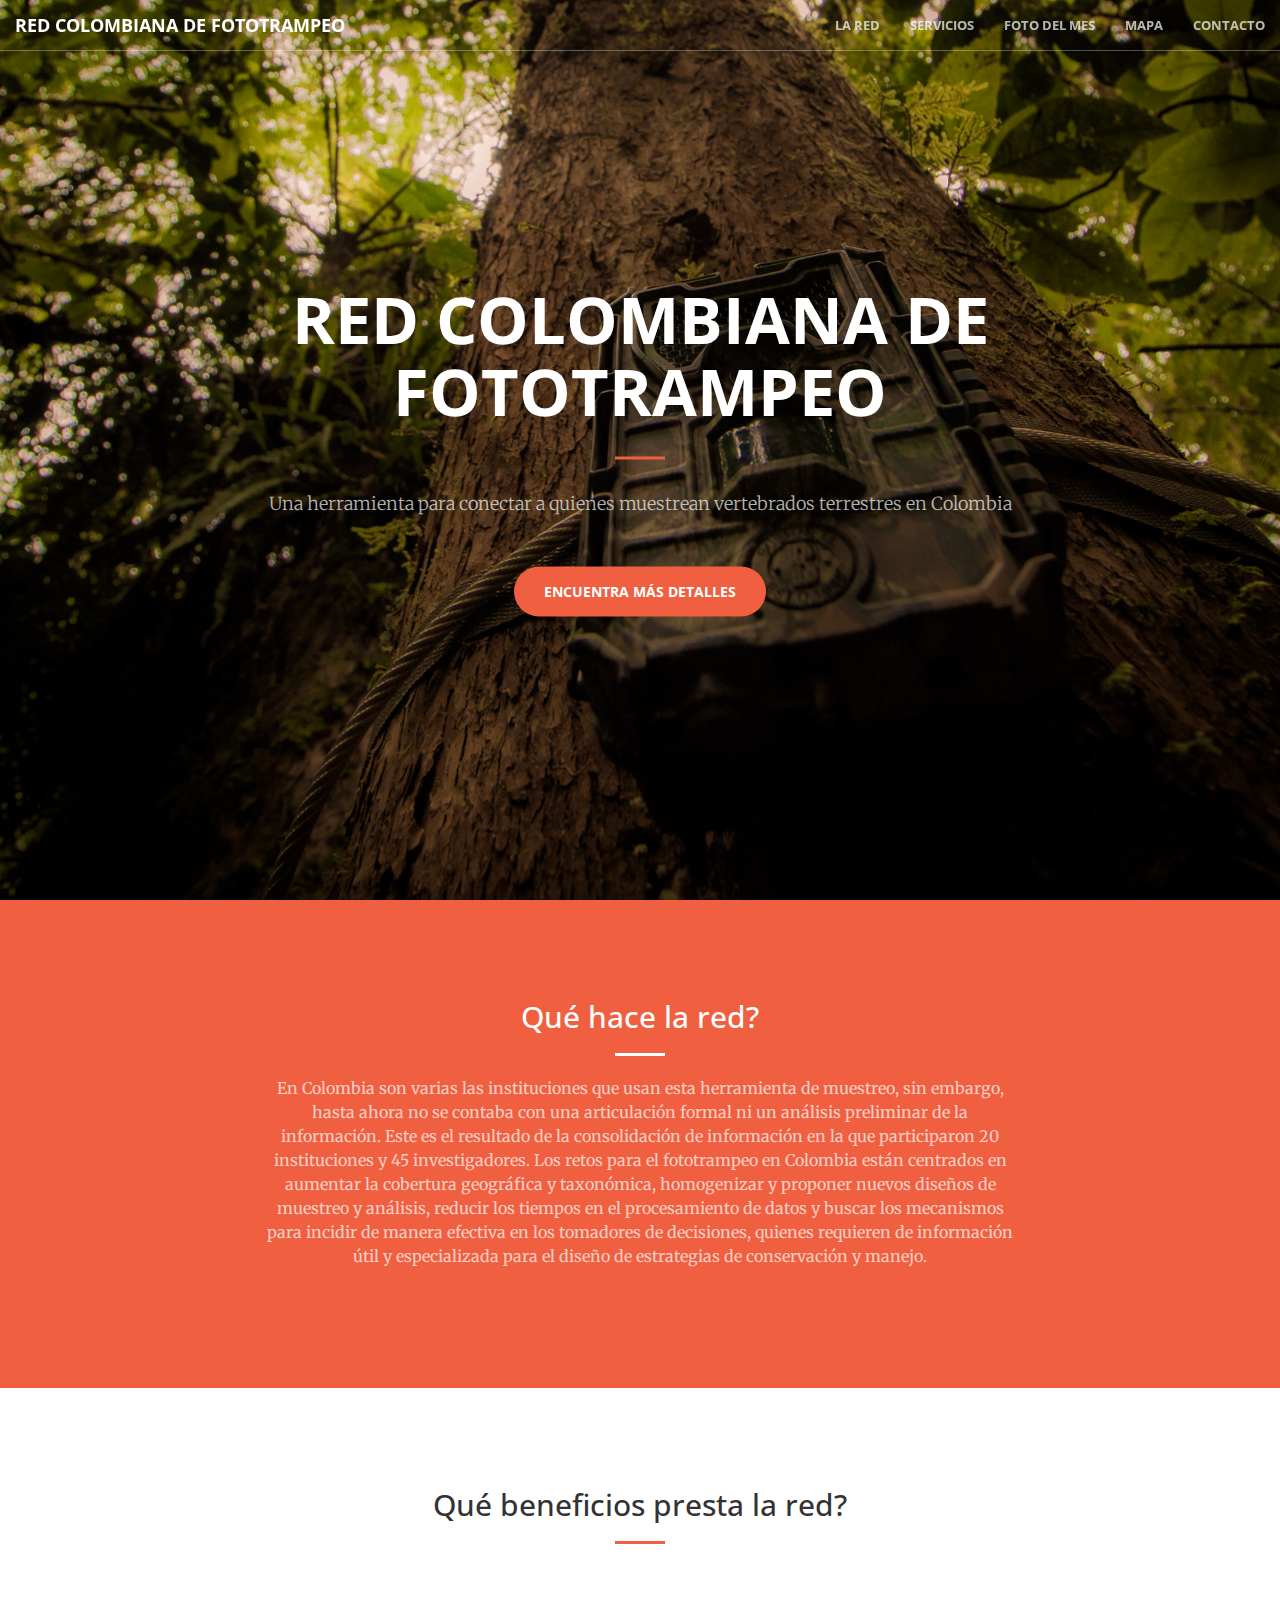
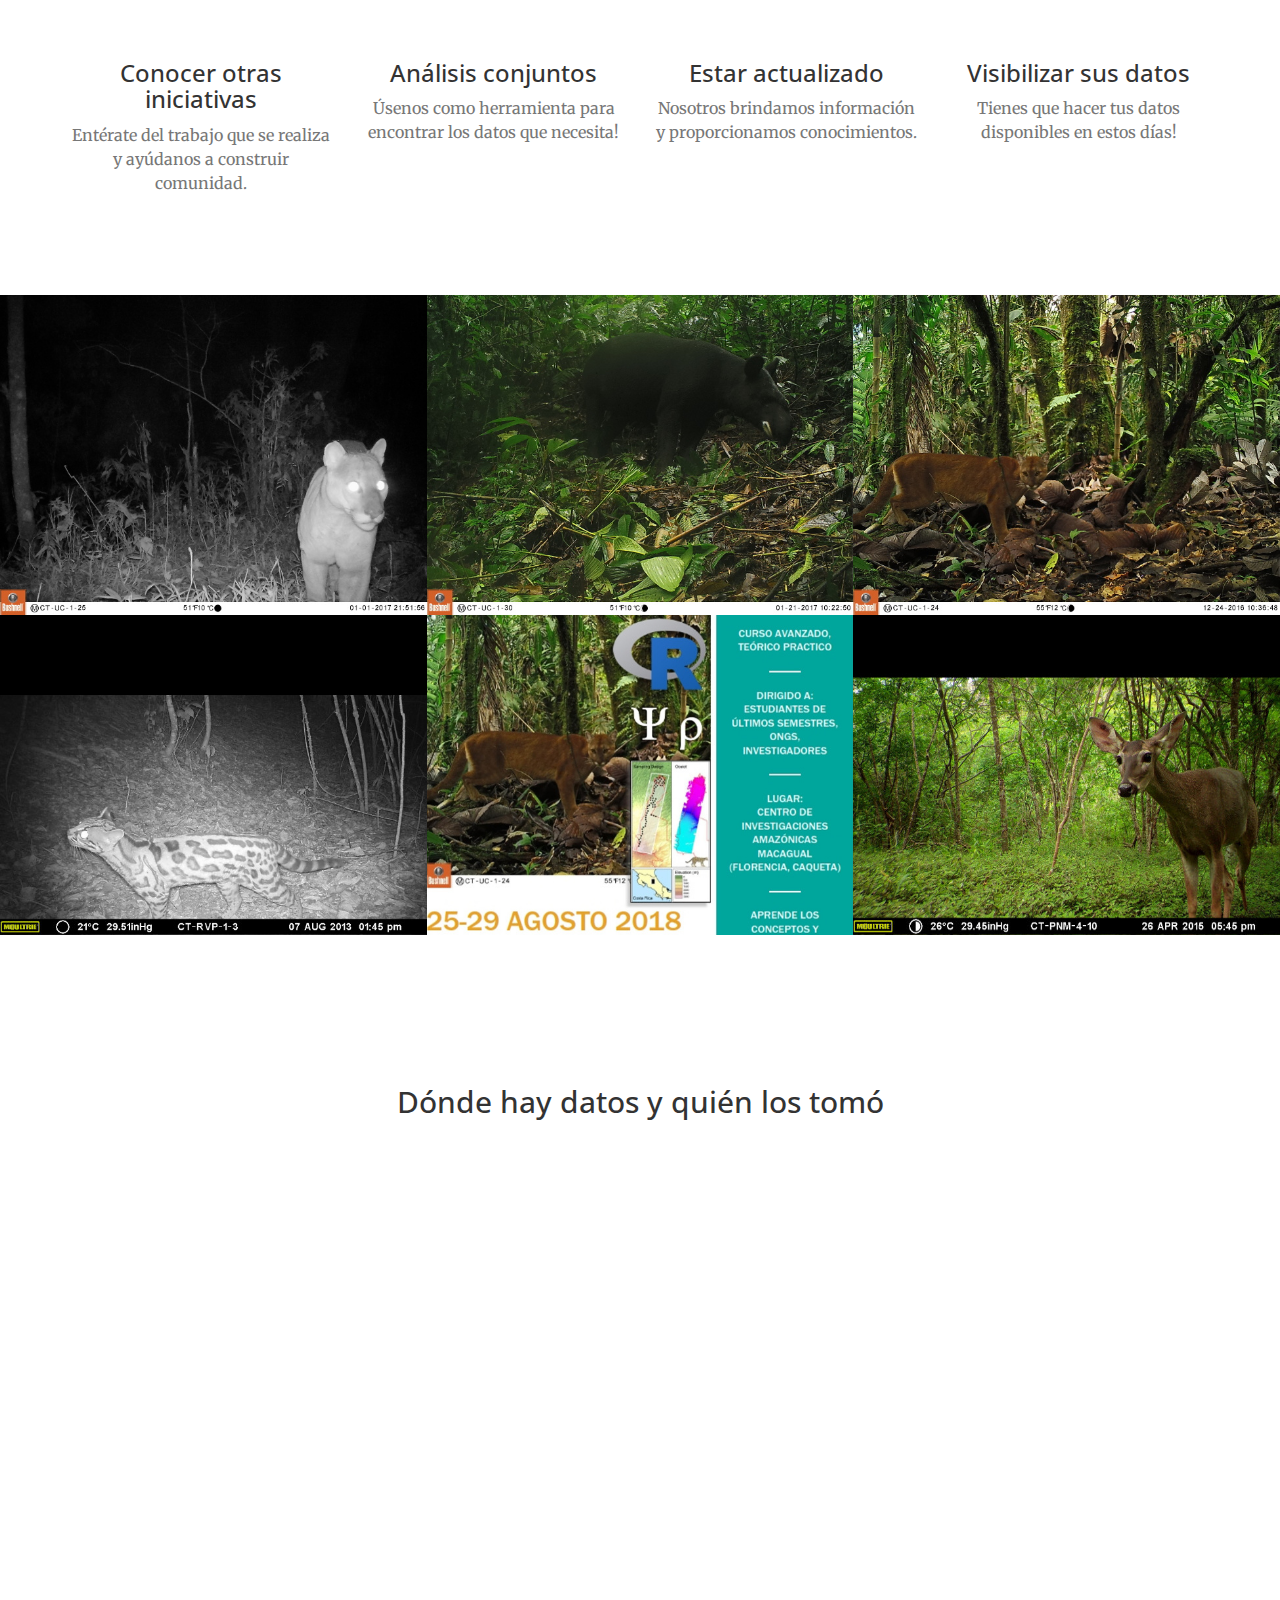
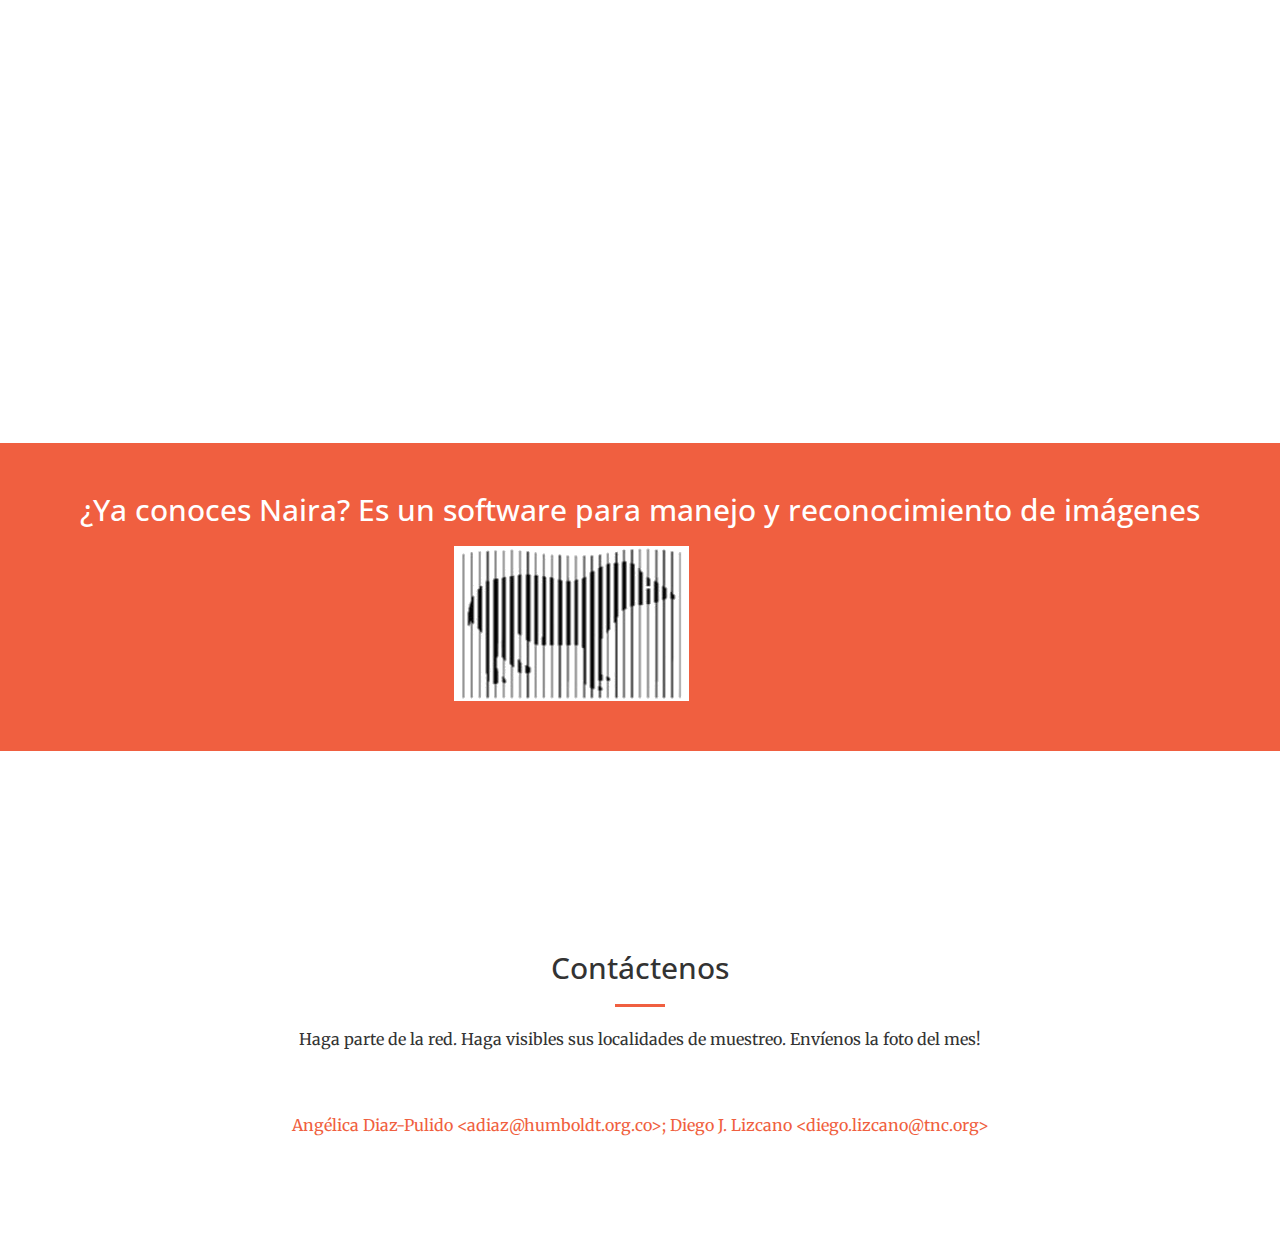
==== commit 13eb1393: "upload naira link" ====
--- a/public/index.html
+++ b/public/index.html
@@ -217,13 +217,13 @@
                         
                         <img src="img/portfolio/1.jpg" class="img-responsive img-centered" alt="">
                         
-                            <p>Esta foto hace parte del proyecto <a href="http://www.mountaintapir.org/">http://www.mountaintapir.org/</a></p>
+                            <p>Lorem ipsum dolor sit amet, consectetur adipisicing elit. Vel enim aliquid dicta ullam in repellendus amet perspiciatis adipisci architecto obcaecati sit voluptas ipsam, deleniti neque placeat tenetur cum tempore velit.</p>
                         
                         
                             <ul class="list-inline item-details">
                                 
                                     <li>Proyecto: 
-                                        <strong><a href="http://www.mountaintapir.org/">Proyecto Mountain Tapir</a></strong>
+                                        <strong><a href="#">Proyecto Mountain tapir</a></strong>
                                     </li>
                                 
                                 
@@ -268,13 +268,13 @@
                         
                         <img src="img/portfolio/2.jpg" class="img-responsive img-centered" alt="">
                         
-                            <p>Danta de montaña en el Parque Regional Ucumari. Risaralda</p>
+                            <p>Lorem ipsum dolor sit amet, consectetur adipisicing elit. Vel enim aliquid dicta ullam in repellendus amet perspiciatis adipisci architecto obcaecati sit voluptas ipsam, deleniti neque placeat tenetur cum tempore velit.</p>
                         
                         
                             <ul class="list-inline item-details">
                                 
                                     <li>Proyecto: 
-                                        <strong><a href="http://www.mountaintapir.org/">Proyecto Mountain Tapir</a></strong>
+                                        <strong><a href="#">Proyecto Mountain Tapir</a></strong>
                                     </li>
                                 
                                 
@@ -363,30 +363,81 @@
                 <div class="col-lg-8 col-lg-offset-2">
                     <div class="modal-body">
                         
-                            <h2>Project 5</h2>
+                            <h2>Leopardus pardalis</h2>
                         
                         
                             <hr class="star-primary">
                         
                         <img src="img/portfolio/5.jpg" class="img-responsive img-centered" alt="">
                         
-                            <p>Lorem ipsum dolor sit amet, consectetur adipisicing elit. Vel enim aliquid dicta ullam in repellendus amet perspiciatis adipisci architecto obcaecati sit voluptas ipsam, deleniti neque placeat tenetur cum tempore velit.</p>
+                            <p>Monitoreo de fauna en el Refugio de Vida Silvestre Pacoche.</p>
                         
                         
                             <ul class="list-inline item-details">
                                 
                                     <li>Proyecto: 
-                                        <strong><a href="#">Start Bootstrap</a></strong>
+                                        <strong><a href="http://faunamanabi.github.io/">ULEAM, Ecuador</a></strong>
                                     </li>
                                 
                                 
                                     <li>Fecha: 
-                                        <strong><a href="#">2014-07-08</a></strong>
+                                        <strong><a href="#">2013-07-08</a></strong>
                                     </li>
                                 
                                 
                                     <li>Genero: 
-                                        <strong><a href="#">Web Development</a></strong>
+                                        <strong><a href="#">Ocelote</a></strong>
+                                    </li>
+                                
+                            </ul>
+                        
+                        
+                            <button type="button" class="btn btn-default" data-dismiss="modal"><i class="fa fa-times"></i>Cerrar</button>
+                        
+                    </div>
+                </div>
+            </div>
+        </div>
+    </div>
+</div>
+
+<div class="portfolio-modal modal fade" id="portfolioModal4" tabindex="-1" role="dialog" aria-hidden="true">
+    <div class="modal-content">
+        <div class="close-modal" data-dismiss="modal">
+            <div class="lr">
+                <div class="rl">
+                </div>
+            </div>
+        </div>
+        <div class="container">
+            <div class="row">
+                <div class="col-lg-8 col-lg-offset-2">
+                    <div class="modal-body">
+                        
+                            <h2>Monitoreo de biodiversidad con datos de trampa cámara y modelos de ocupación</h2>
+                        
+                        
+                            <hr class="star-primary">
+                        
+                        <img src="img/portfolio/curso.jpg" class="img-responsive img-centered" alt="">
+                        
+                            <p>Monitoreo de biodiversidad con datos de trampa cámara y modelos de ocupación. Realizado en el crentro Macagual de Uniamazonia.</p>
+                        
+                        
+                            <ul class="list-inline item-details">
+                                
+                                    <li>Proyecto: 
+                                        <strong><a href="http://www.uniamazonia.edu.co/">Centro de Investigación de la Biodiversidad Andino Amazónica-INBIANAM</a></strong>
+                                    </li>
+                                
+                                
+                                    <li>Fecha: 
+                                        <strong><a href="#">2018-08-25</a></strong>
+                                    </li>
+                                
+                                
+                                    <li>Genero: 
+                                        <strong><a href="#">Curso</a></strong>
                                     </li>
                                 
                             </ul>
@@ -414,20 +465,20 @@
                 <div class="col-lg-8 col-lg-offset-2">
                     <div class="modal-body">
                         
-                            <h2>odocoileus virginianus</h2>
+                            <h2>Odocoileus virginianus</h2>
                         
                         
                             <hr class="star-primary">
                         
                         <img src="img/portfolio/6.jpg" class="img-responsive img-centered" alt="">
                         
-                            <p>Lorem ipsum dolor sit amet, consectetur adipisicing elit. Vel enim aliquid dicta ullam in repellendus amet perspiciatis adipisci architecto obcaecati sit voluptas ipsam, deleniti neque placeat tenetur cum tempore velit.</p>
+                            <p>Monitoreo de fauna en el Parque Nacional Machalilla</p>
                         
                         
                             <ul class="list-inline item-details">
                                 
                                     <li>Proyecto: 
-                                        <strong><a href="#">Proyecto Fauna Manabi</a></strong>
+                                        <strong><a href="http://faunamanabi.github.io">Proyecto Fauna Manabi</a></strong>
                                     </li>
                                 
                                 
@@ -534,12 +585,34 @@
                                 <div class="portfolio-box-caption-content">
                                     
                                         <div class="project-category text-faded">
-                                            Web Development
+                                            Ocelote
                                         </div>
                                     
                                     
                                         <div class="project-name">
-                                            Project 5
+                                            Leopardus pardalis
+                                        </div>
+                                    
+                                </div>
+                            </div>
+                        
+                    </a>
+                </div>
+            
+                <div class="col-lg-4 col-sm-6">
+                    <a href="#portfolioModal4" class="portfolio-box portfolio-link" data-toggle="modal">
+                        <img src="img/portfolio/curso.jpg" class="img-responsive" alt="">
+                        
+                            <div class="portfolio-box-caption">
+                                <div class="portfolio-box-caption-content">
+                                    
+                                        <div class="project-category text-faded">
+                                            Curso
+                                        </div>
+                                    
+                                    
+                                        <div class="project-name">
+                                            Monitoreo de biodiversidad con datos de trampa cámara y modelos de ocupación
                                         </div>
                                     
                                 </div>
@@ -561,7 +634,7 @@
                                     
                                     
                                         <div class="project-name">
-                                            odocoileus virginianus
+                                            Odocoileus virginianus
                                         </div>
                                     
                                 </div>
@@ -579,12 +652,12 @@
         
             <!-- ASIDE -->
 <section id="aside">
-<aside class="bg-dark">
+<aside class="bg-light">
     <div class="container text-center">
         <div class="call-to-action">
             <h2>Dónde hay datos y quién los tomó</h2>
             
-            <iframe width="100%" height="520" frameborder="0" src="https://d-lizcano.carto.com/builder/f931a97d-56f7-408a-a604-3944810afb45/embed" allowfullscreen webkitallowfullscreen mozallowfullscreen oallowfullscreen msallowfullscreen></iframe>
+            <iframe width="100%" height="600" frameborder="0" src="https://d-lizcano.carto.com/builder/f931a97d-56f7-408a-a604-3944810afb45/embed" allowfullscreen webkitallowfullscreen mozallowfullscreen oallowfullscreen msallowfullscreen></iframe>
             
             
                 <a href="https://d-lizcano.carto.com/builder/f931a97d-56f7-408a-a604-3944810afb45/embed" class="btn btn-default btn-xl wow tada">Ver el Mapa de proyectos</a>
@@ -596,6 +669,28 @@
 </section>
         
 
+        
+            <!-- ASIDE -->
+<section id="aside2">
+<aside class="bg-primary">
+    <div class="container text-center">
+        <div class="call-to-action">
+            <h2>¿Ya conoces Naira?    Es un software para manejo y reconocimiento de imágenes</h2>
+            
+            
+            <img src="img/naira.png" class="center" alt="naira">
+            
+            
+            
+                <a href="http://sistemic.udea.edu.co/es/investigacion/proyectos/camaras-trampa/" class="btn btn-default btn-xl wow tada">Pruébalo</a>
+                
+            
+        </div>
+    </div>
+</aside>
+</section>
+        
+        
         
             <!-- CONTACT -->
 <section id="contact">
@@ -628,22 +723,6 @@
 </section>
 
         
-
-        
-            
-
-<section id="location" class="no-padding">
-    <div class="hidden">
-        <input id="gmap-lat" value="4.5968036" />
-        <input id="gmap-lng" value="-74.0632081" />
-    </div>
-    <a href="https://www.google.com/maps?z=16&q=4.5968036,-74.0632081&ll=4.5968036,-74.0632081">
-        <div id="map">
-            &nbsp;
-        </div>
-    </a>
-</section>
-
 
         
 
@@ -656,10 +735,6 @@
 <script src="/js/jquery.fittext.js"></script>
 <script src="/js/wow.min.js"></script>
 
-<script src="//maps.googleapis.com/maps/api/js?key=&v=3.exp"></script>
-<script src="/js/hpneo.gmaps.js"></script>
-<script src="/js/gmaps.init.js"></script>
-
 <!-- Custom Theme JavaScript -->
 <script src="/js/creative.js"></script>
 
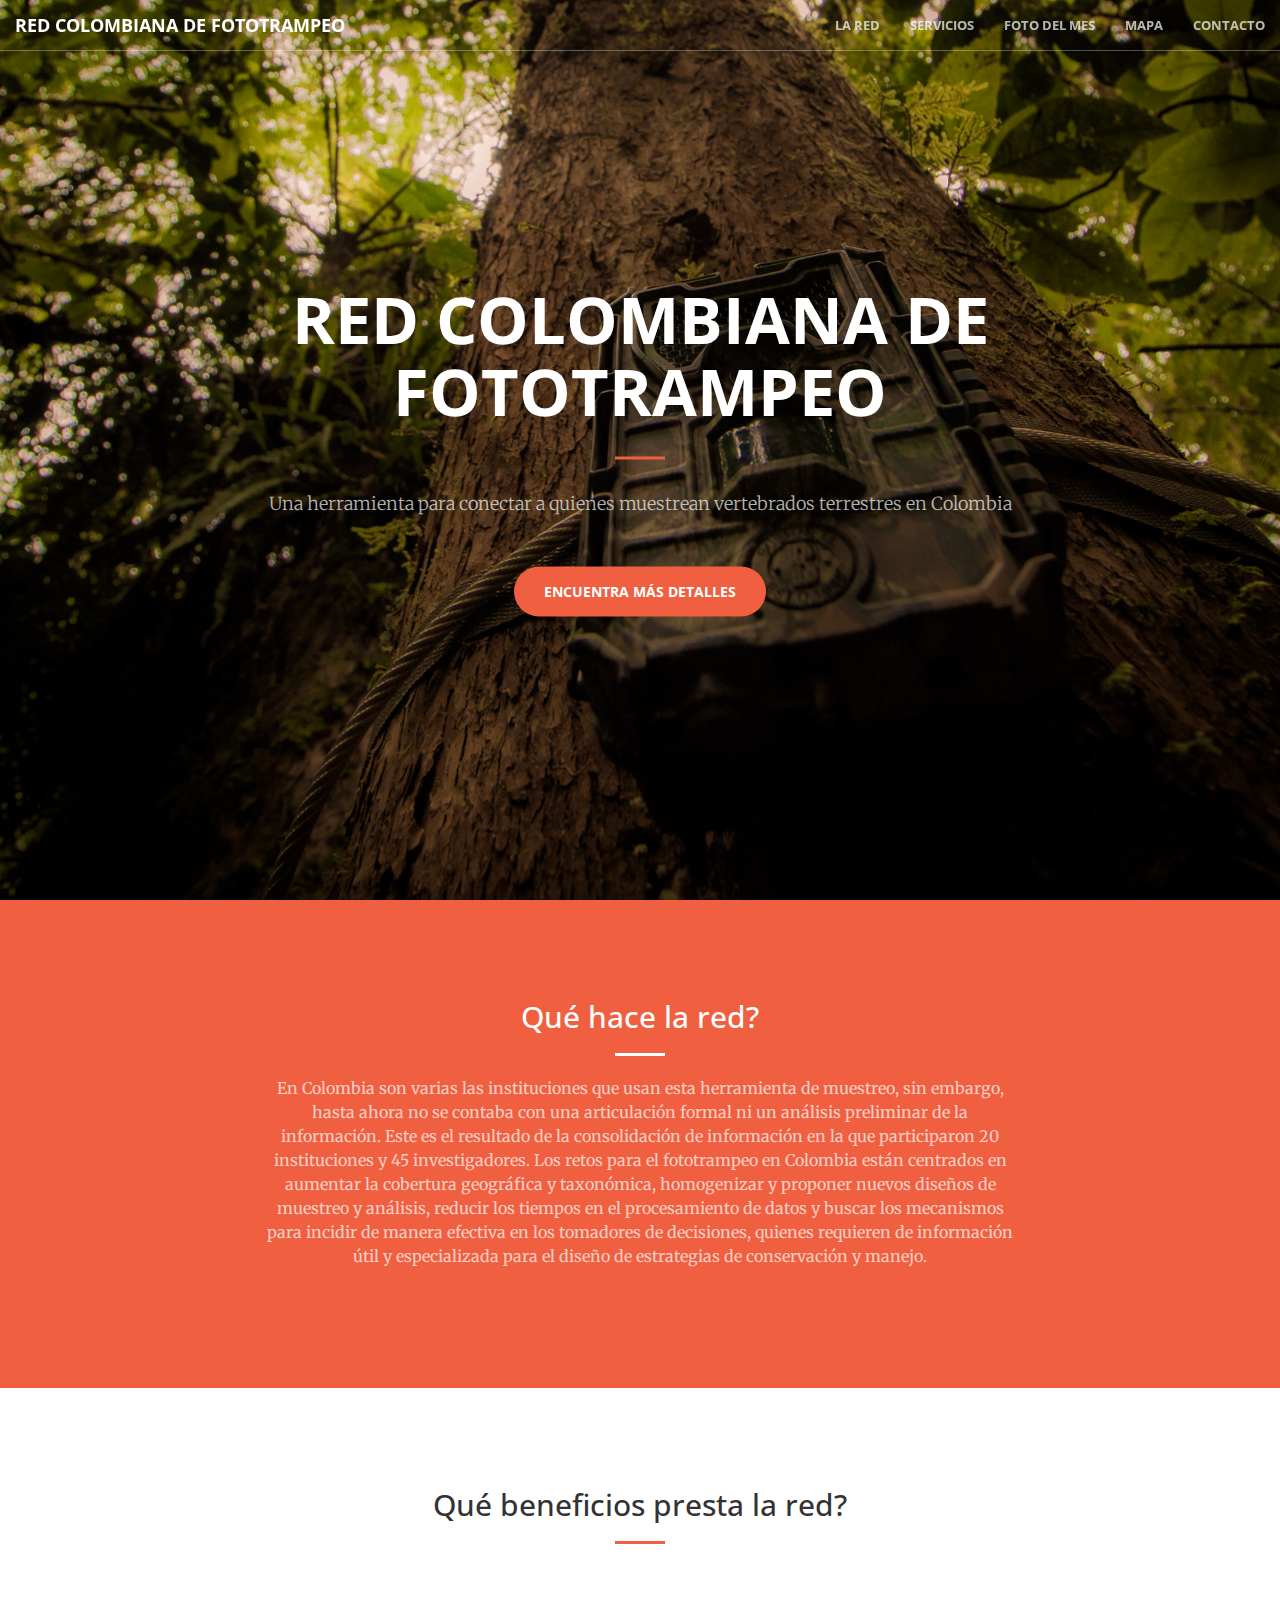
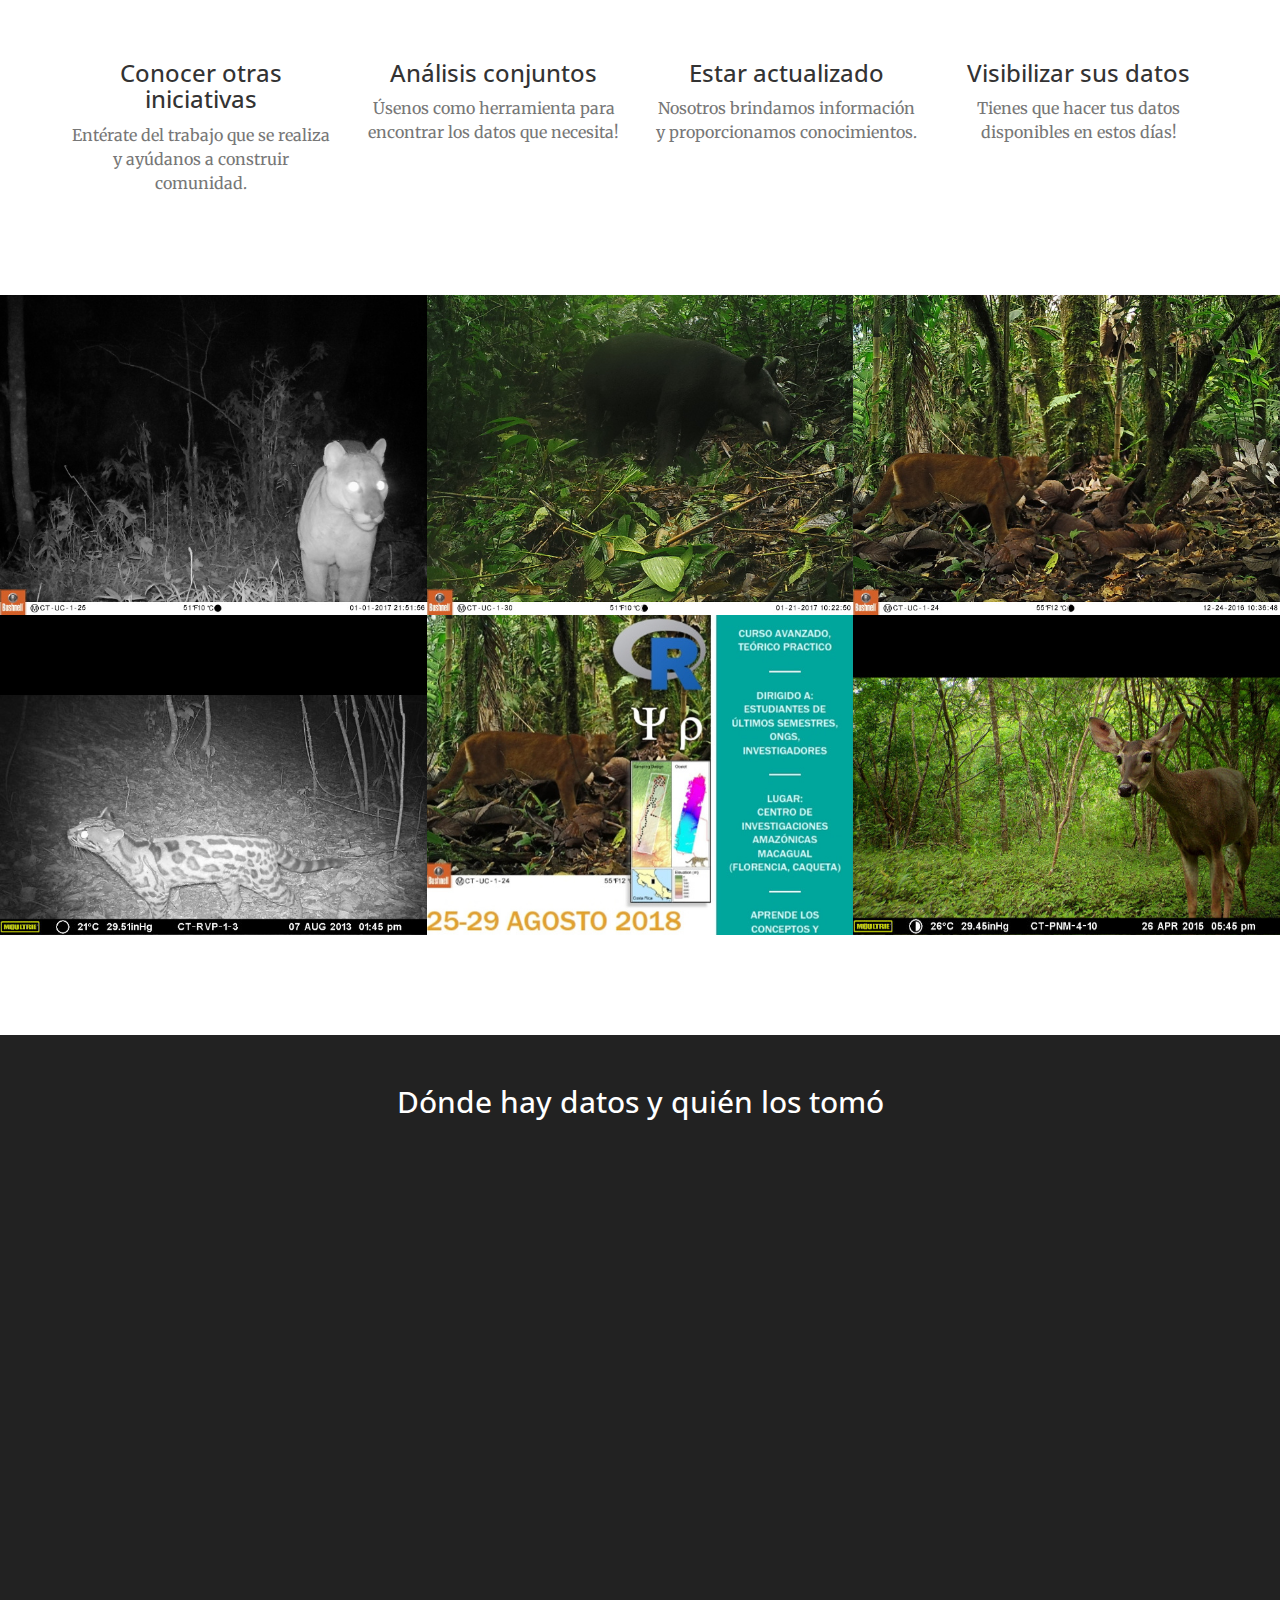
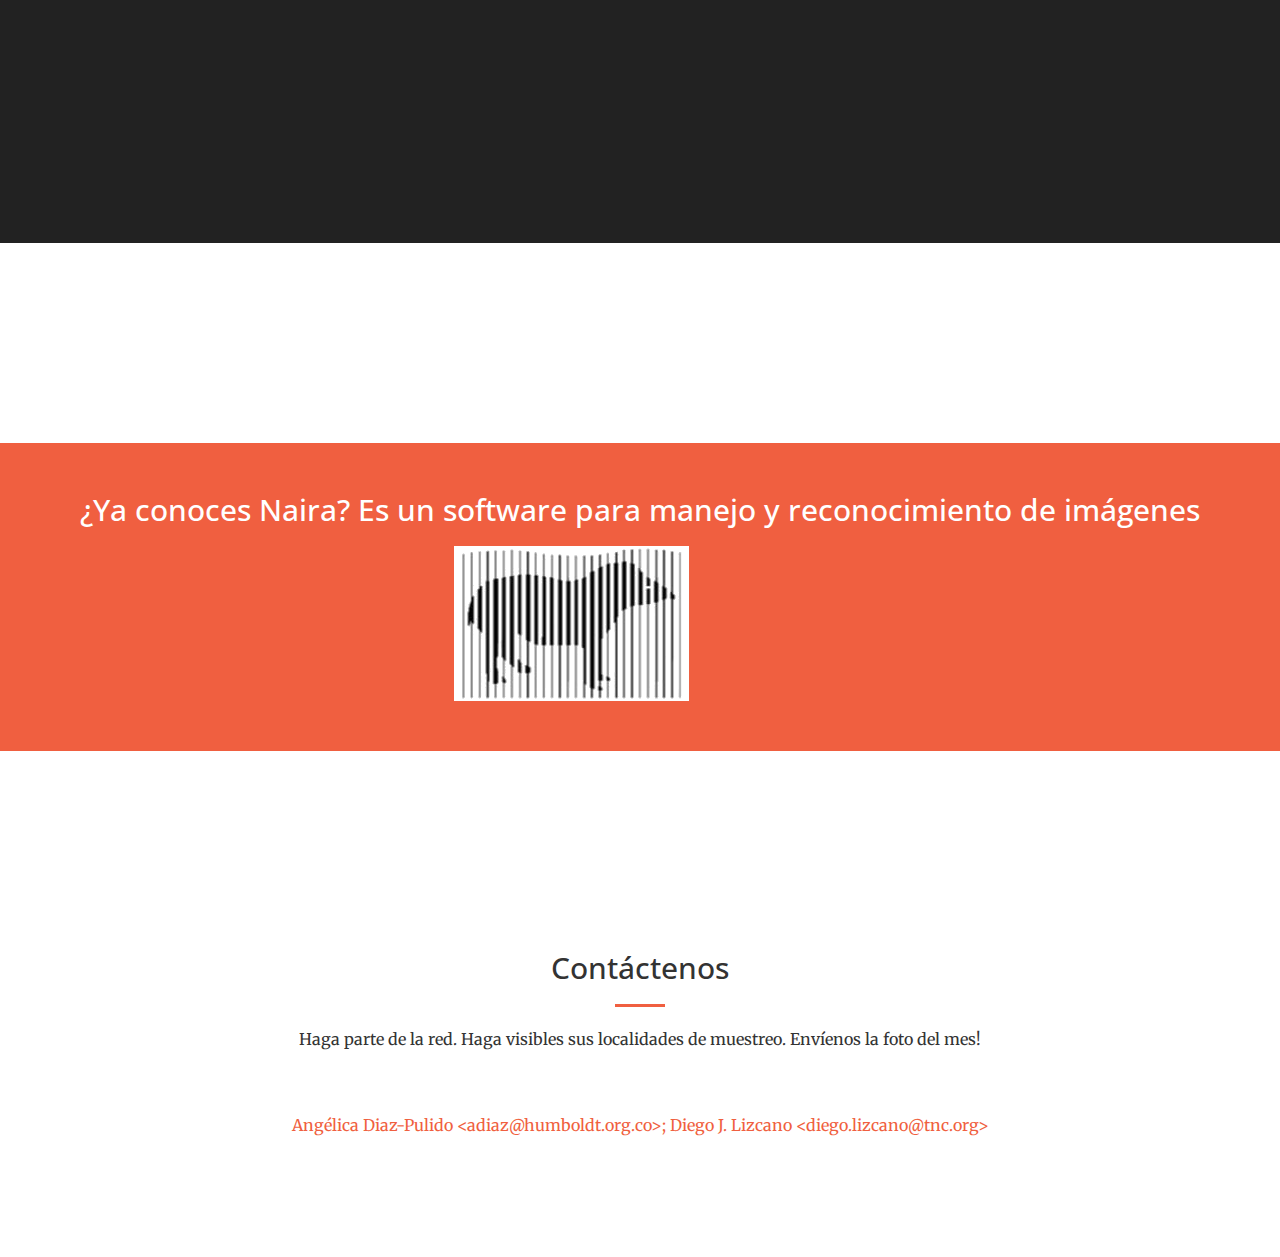
==== commit d2e31222: "dark map" ====
--- a/public/index.html
+++ b/public/index.html
@@ -652,7 +652,7 @@
         
             <!-- ASIDE -->
 <section id="aside">
-<aside class="bg-light">
+<aside class="bg-dark">
     <div class="container text-center">
         <div class="call-to-action">
             <h2>Dónde hay datos y quién los tomó</h2>
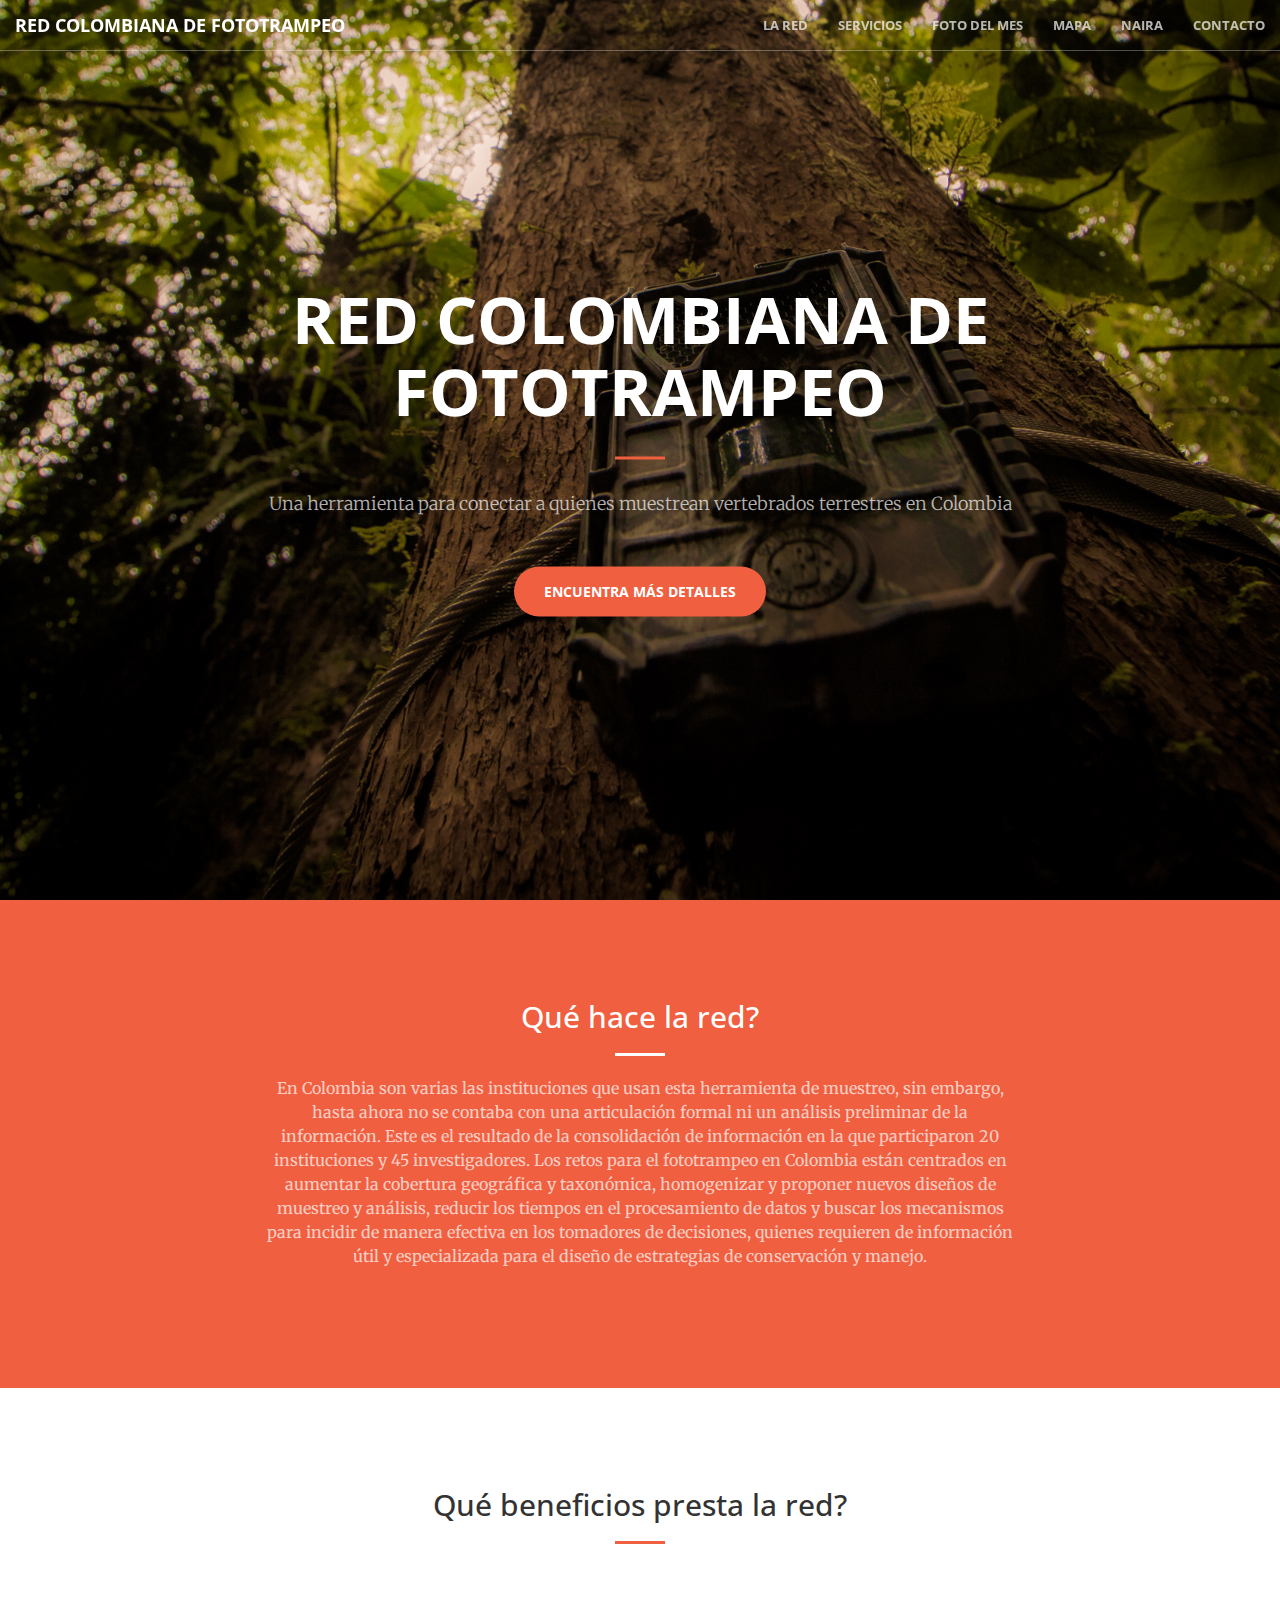
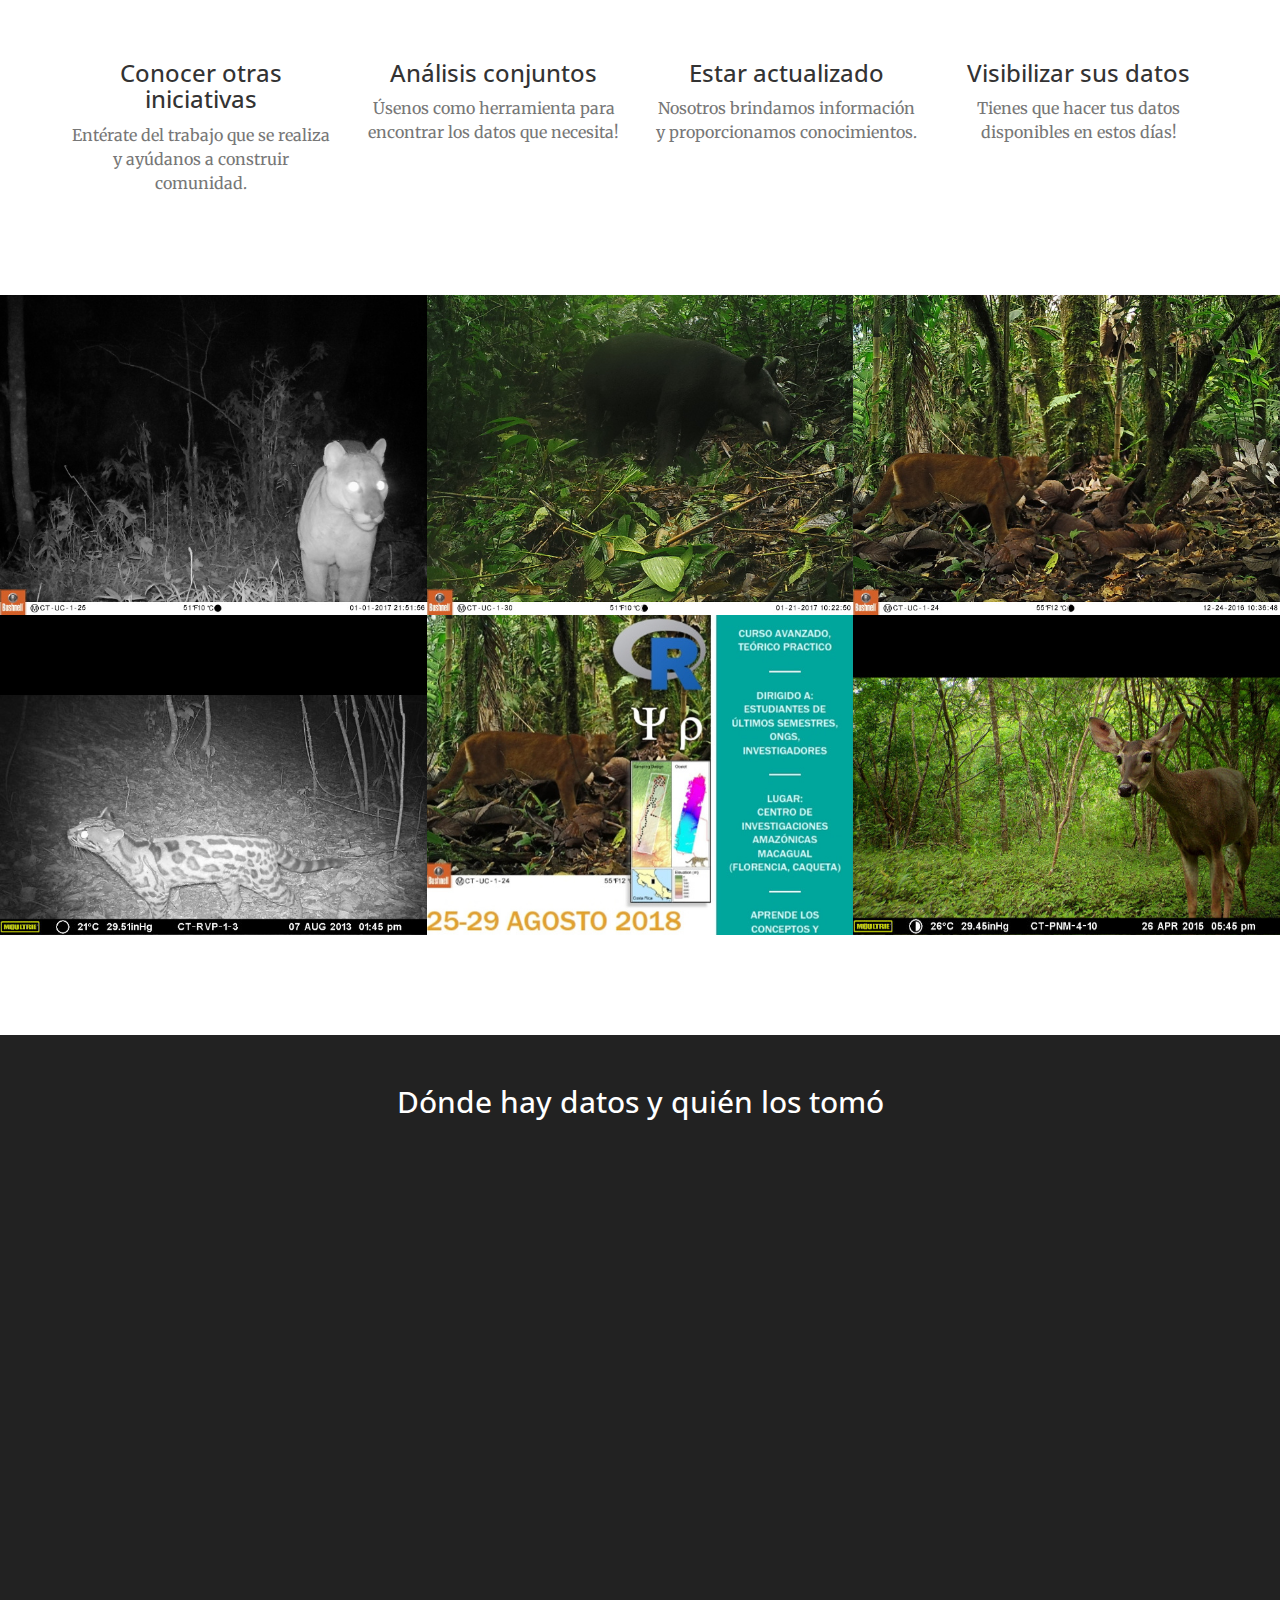
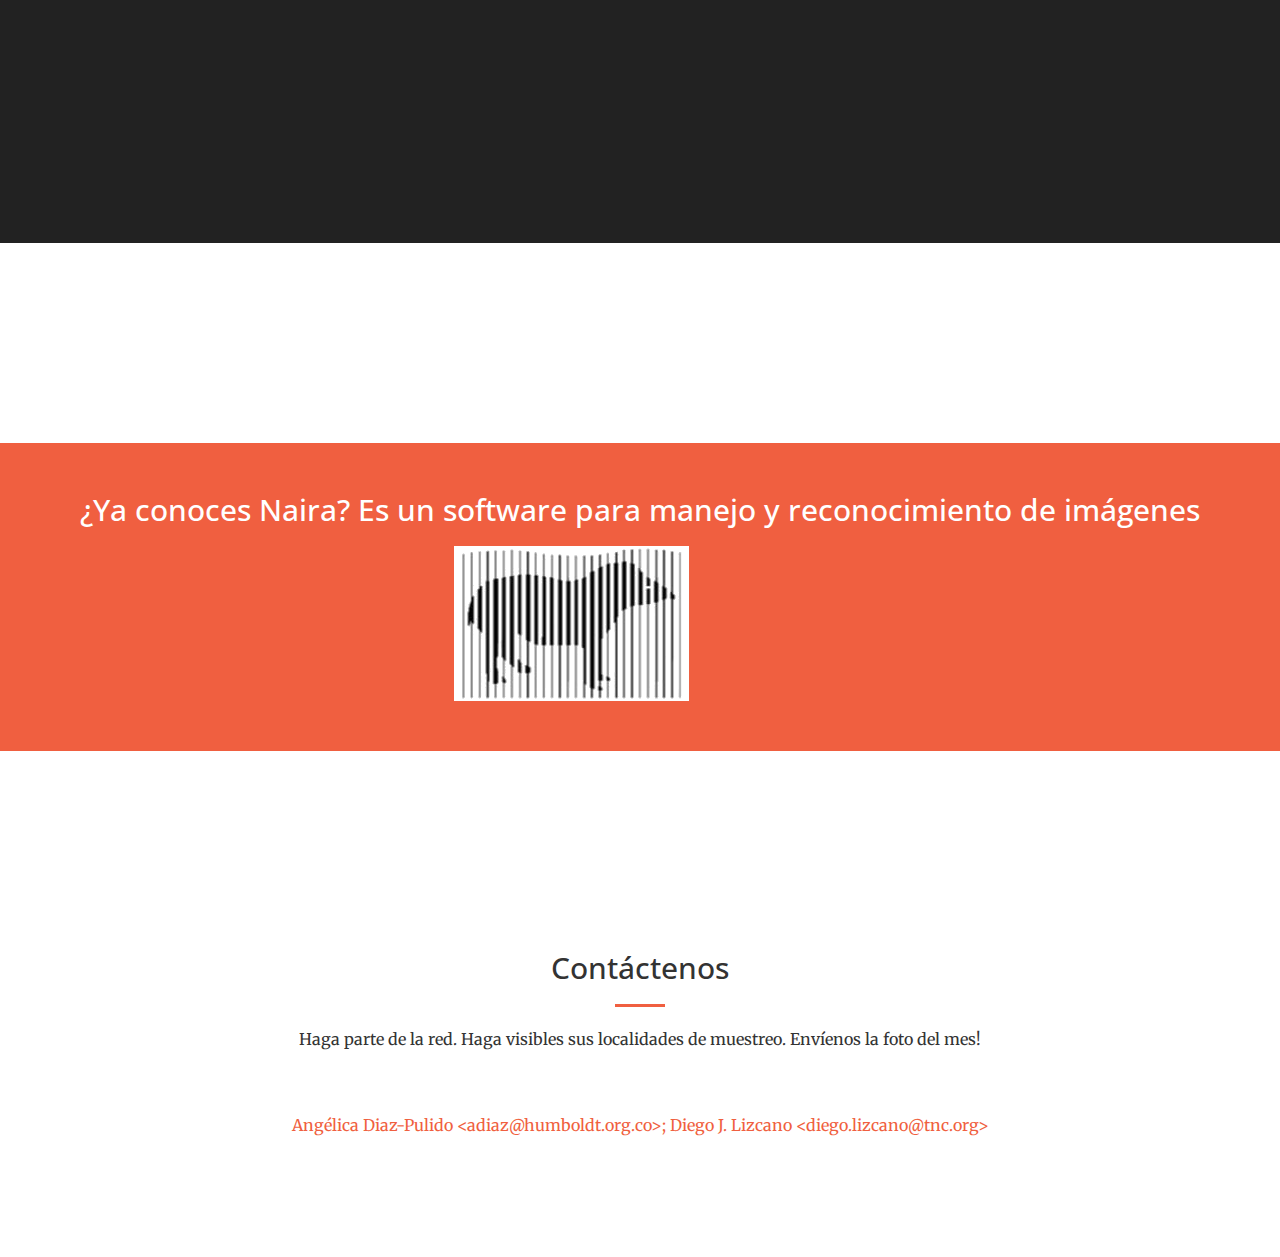
==== commit 7db379e1: "naira aded to the nav menu" ====
--- a/public/index.html
+++ b/public/index.html
@@ -72,6 +72,11 @@
                     </li>
                 
                 
+                    <li>
+                        <a class="page-scroll" href="#aside2">Naira</a>
+                    </li>
+                
+                
                 
                     <li>
                         <a class="page-scroll" href="#contact">Contacto</a>
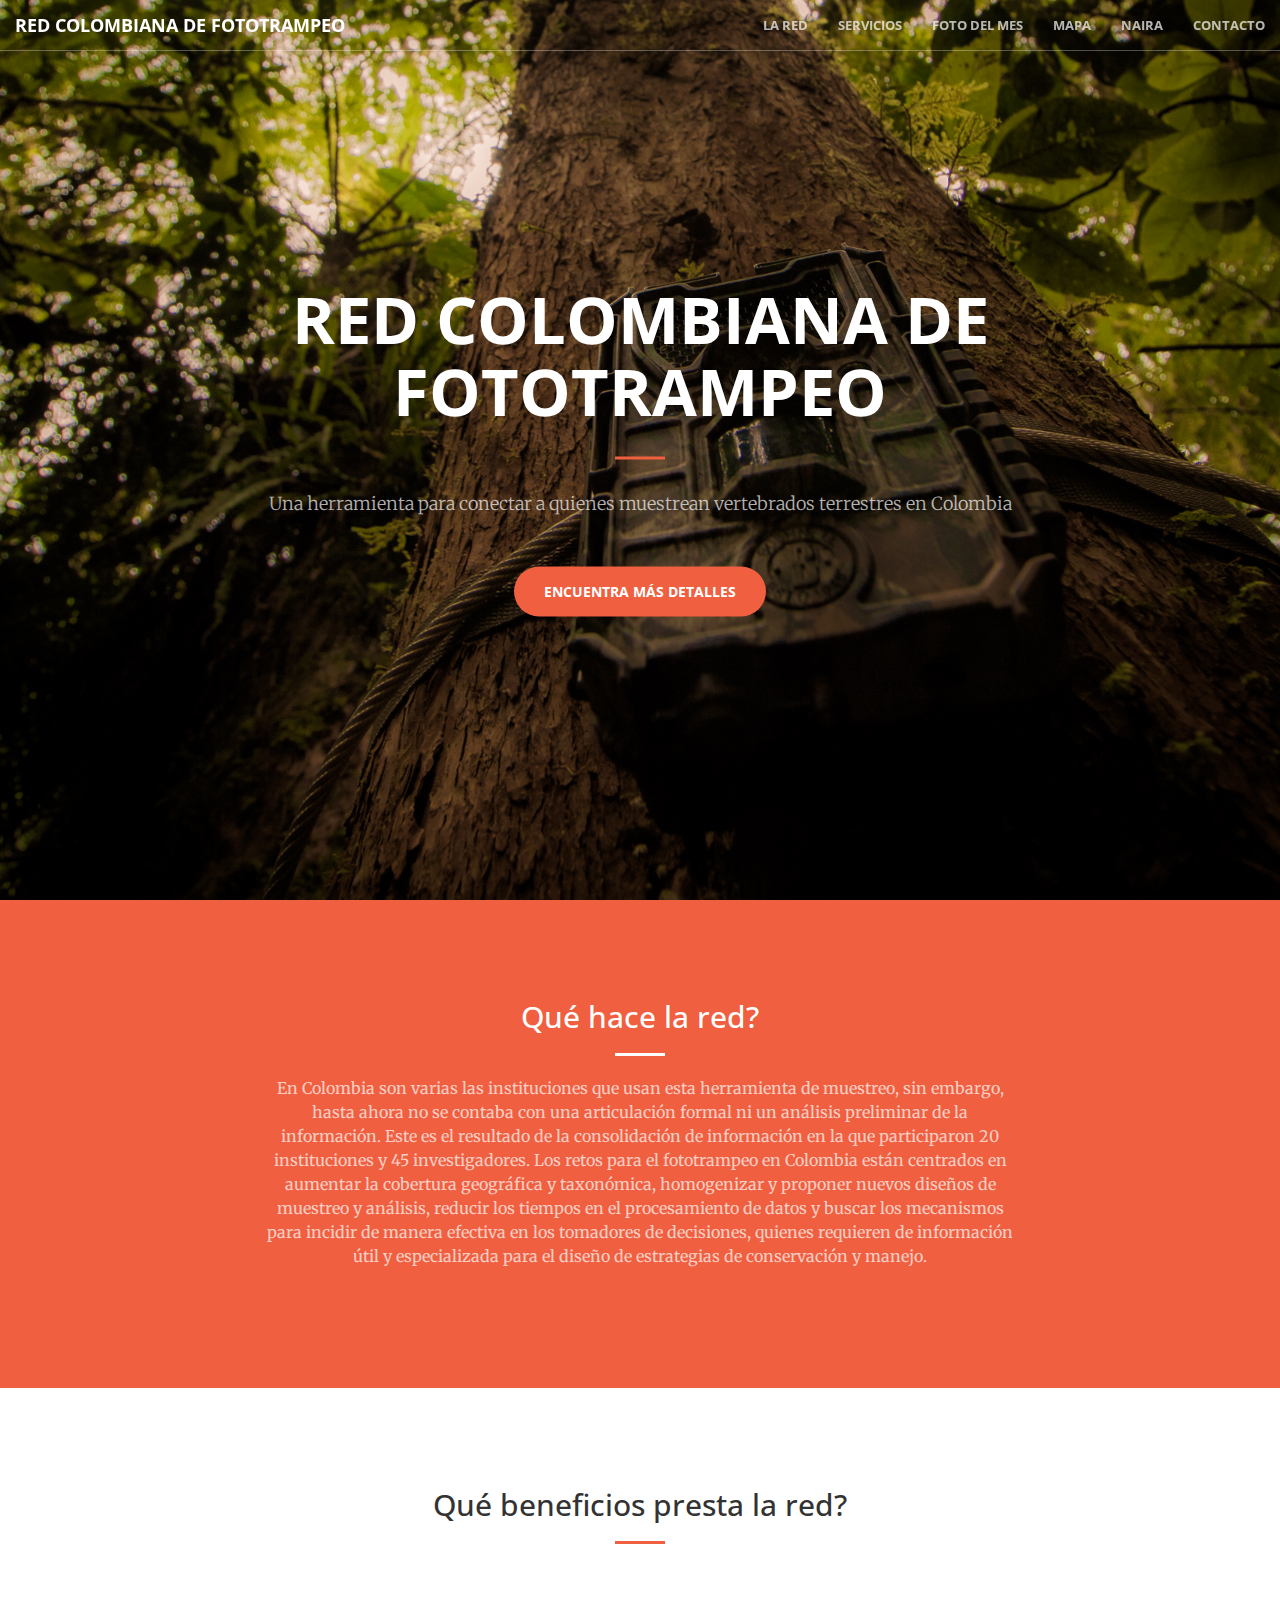
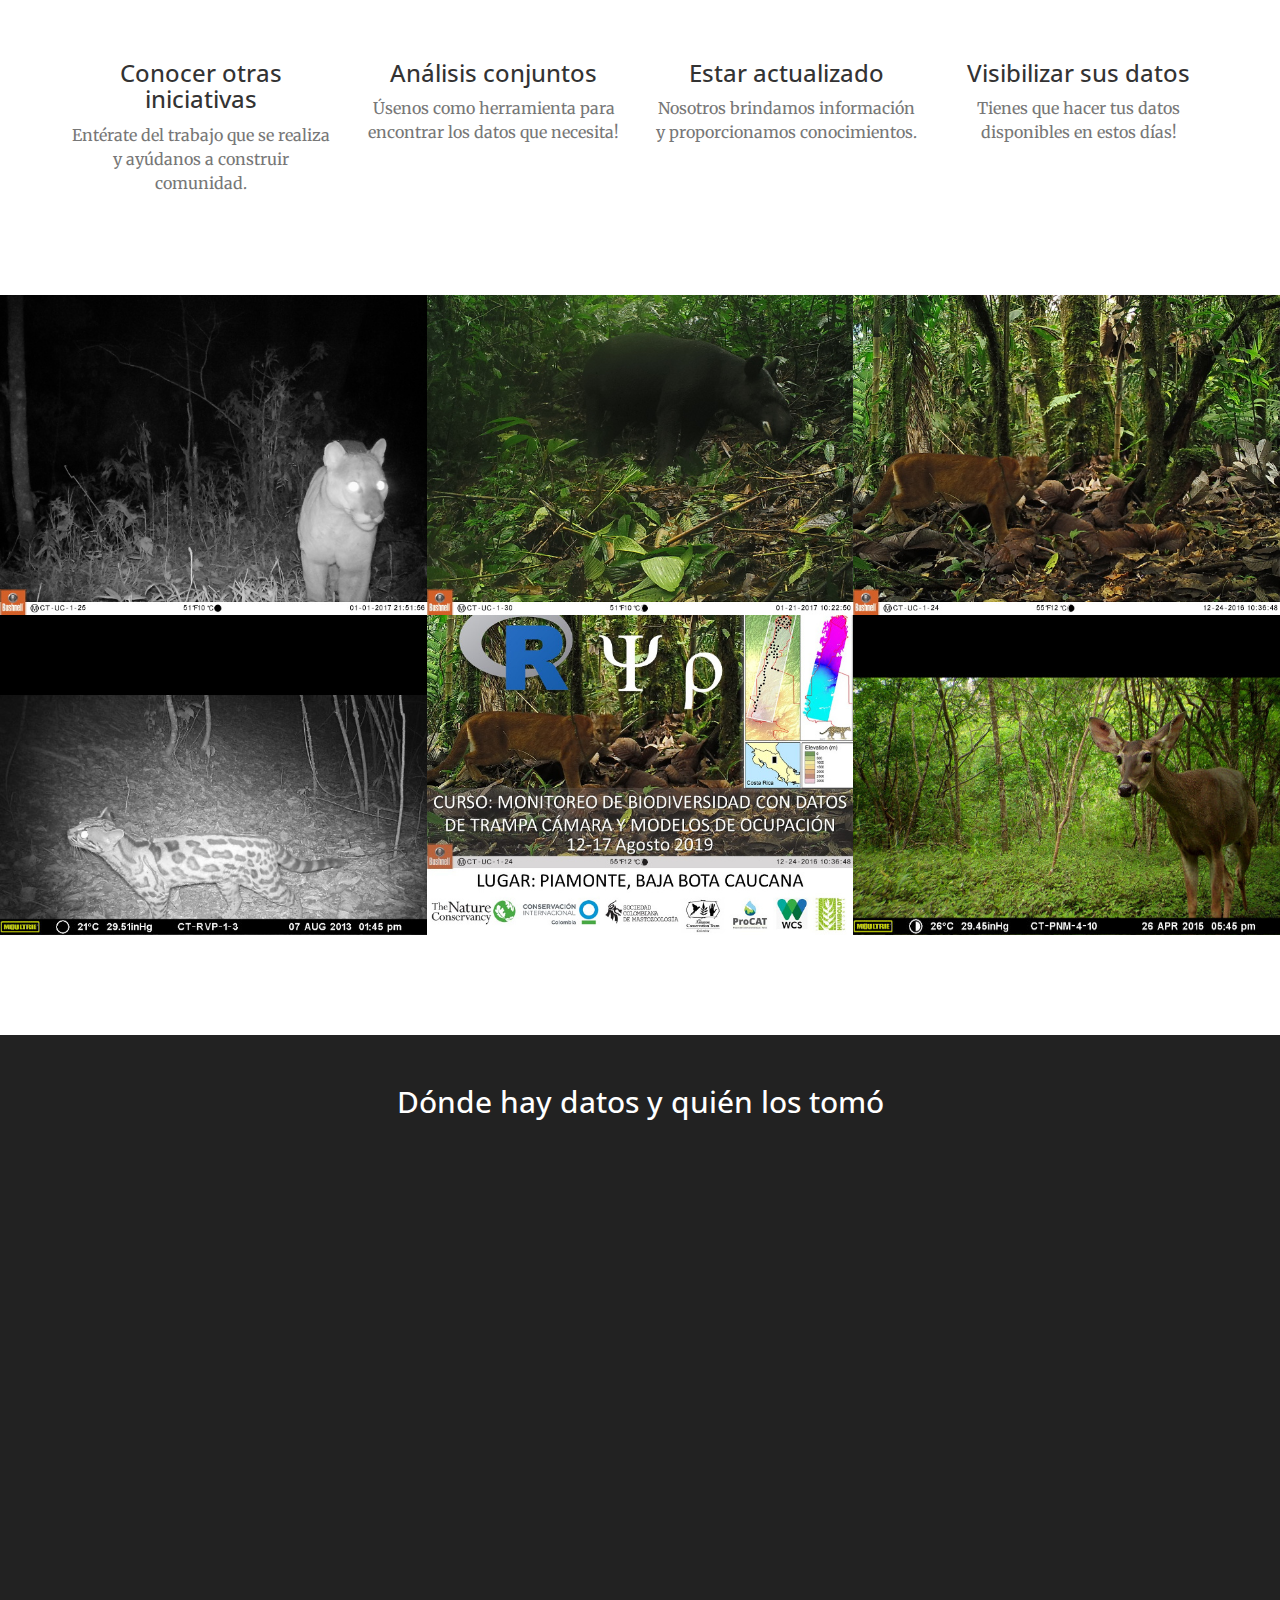
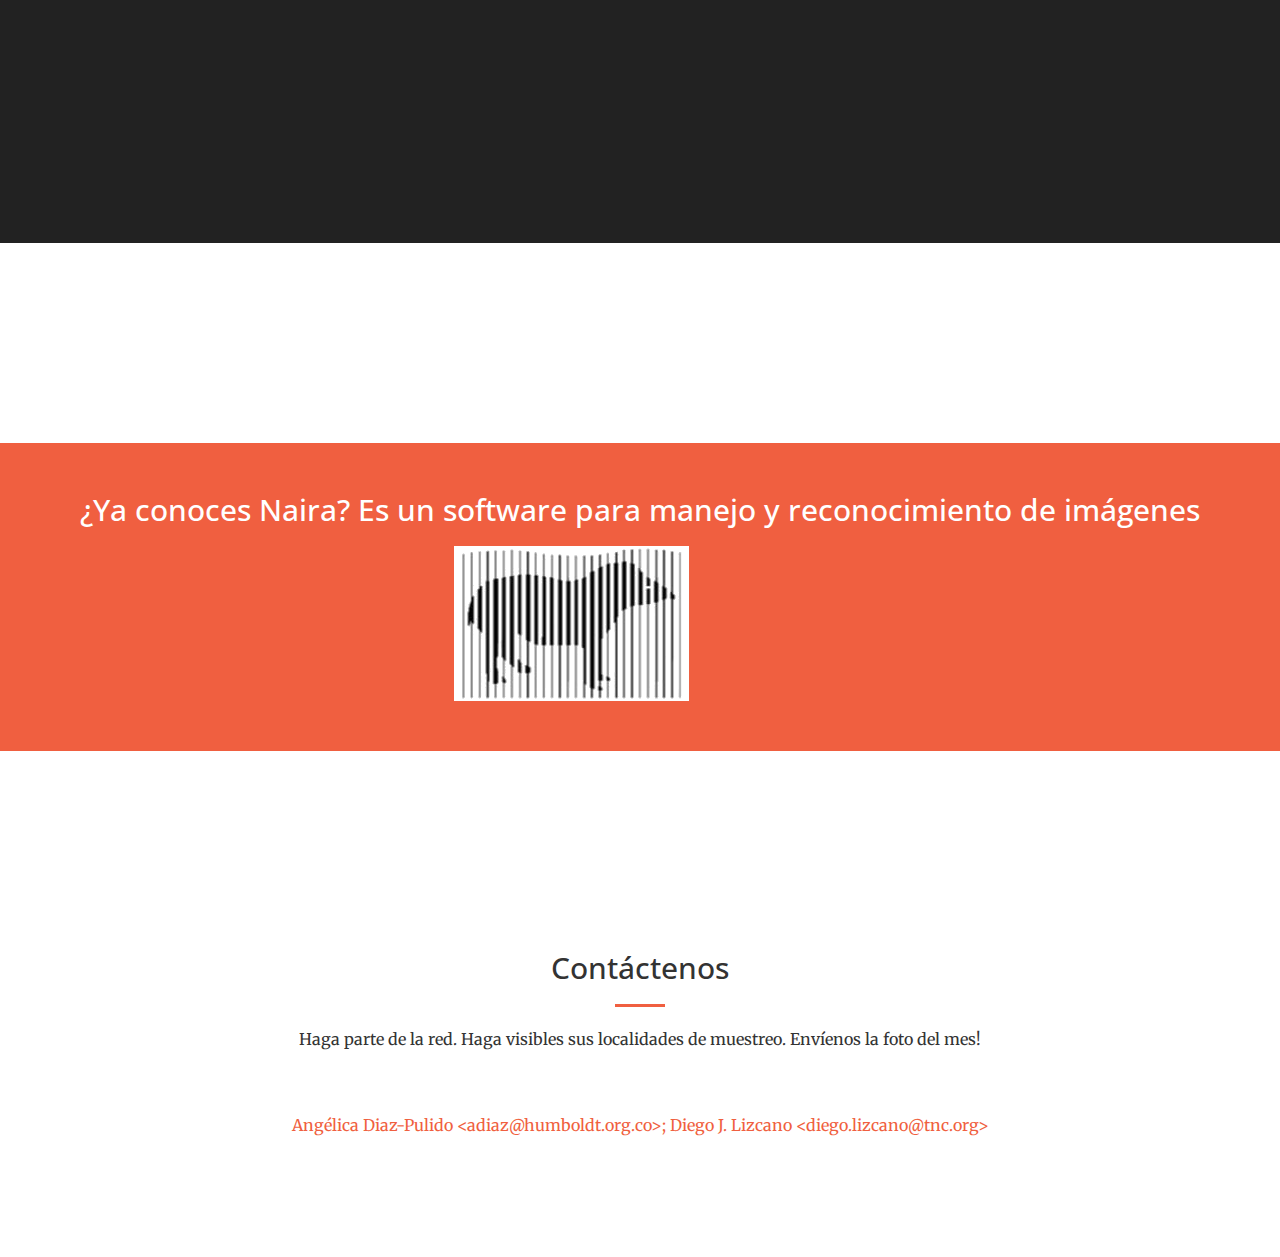
==== commit ec0cedef: "curso 2019 update" ====
--- a/public/index.html
+++ b/public/index.html
@@ -419,25 +419,25 @@
                 <div class="col-lg-8 col-lg-offset-2">
                     <div class="modal-body">
                         
-                            <h2>Monitoreo de biodiversidad con datos de trampa cámara y modelos de ocupación</h2>
+                            <h2>Curso Monitoreo de Biodiversidad</h2>
                         
                         
                             <hr class="star-primary">
                         
-                        <img src="img/portfolio/curso.jpg" class="img-responsive img-centered" alt="">
-                        
-                            <p>Monitoreo de biodiversidad con datos de trampa cámara y modelos de ocupación. Realizado en el crentro Macagual de Uniamazonia.</p>
+                        <img src="img/portfolio/curso_2019s.jpg" class="img-responsive img-centered" alt="">
+                        
+                            <p>La estacion Guayuyaco tiene la infraestructura básica de alojamiento, energía 24 horas y conexión a internet. El alojamiento es en habitaciones compartidas con camarotes. Se puede llegar desde Mocoa o Villa Garzon y por tierra desde Pasto, Pitalito o Florencia</p>
                         
                         
                             <ul class="list-inline item-details">
                                 
                                     <li>Proyecto: 
-                                        <strong><a href="http://www.uniamazonia.edu.co/">Centro de Investigación de la Biodiversidad Andino Amazónica-INBIANAM</a></strong>
+                                        <strong><a href="https://tinyurl.com/y4ktq3bs/">localizacion de la Estacion Guayuyaco, en Piamonte Cauca</a></strong>
                                     </li>
                                 
                                 
                                     <li>Fecha: 
-                                        <strong><a href="#">2018-08-25</a></strong>
+                                        <strong><a href="#">2019-12-08</a></strong>
                                     </li>
                                 
                                 
@@ -606,7 +606,7 @@
             
                 <div class="col-lg-4 col-sm-6">
                     <a href="#portfolioModal4" class="portfolio-box portfolio-link" data-toggle="modal">
-                        <img src="img/portfolio/curso.jpg" class="img-responsive" alt="">
+                        <img src="img/portfolio/curso_2019s.jpg" class="img-responsive" alt="">
                         
                             <div class="portfolio-box-caption">
                                 <div class="portfolio-box-caption-content">
@@ -617,7 +617,7 @@
                                     
                                     
                                         <div class="project-name">
-                                            Monitoreo de biodiversidad con datos de trampa cámara y modelos de ocupación
+                                            Curso Monitoreo de Biodiversidad
                                         </div>
                                     
                                 </div>
